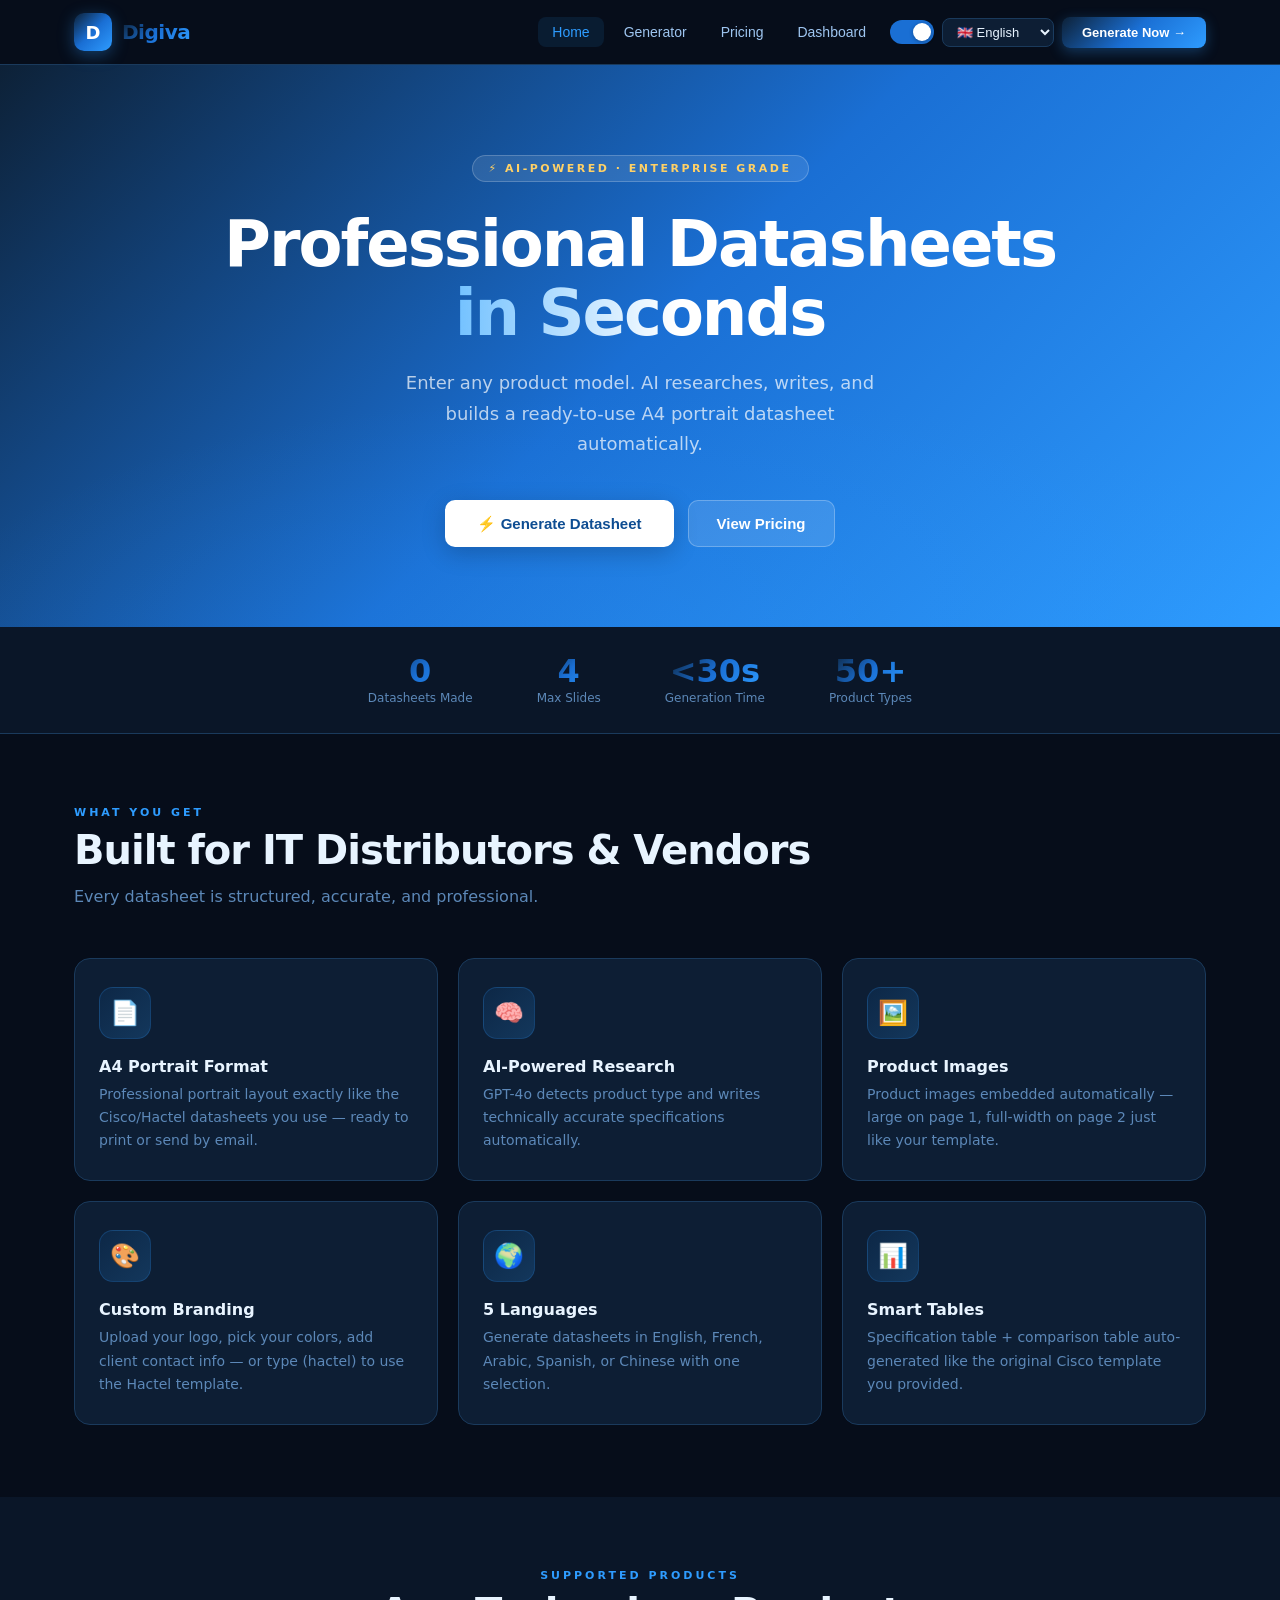
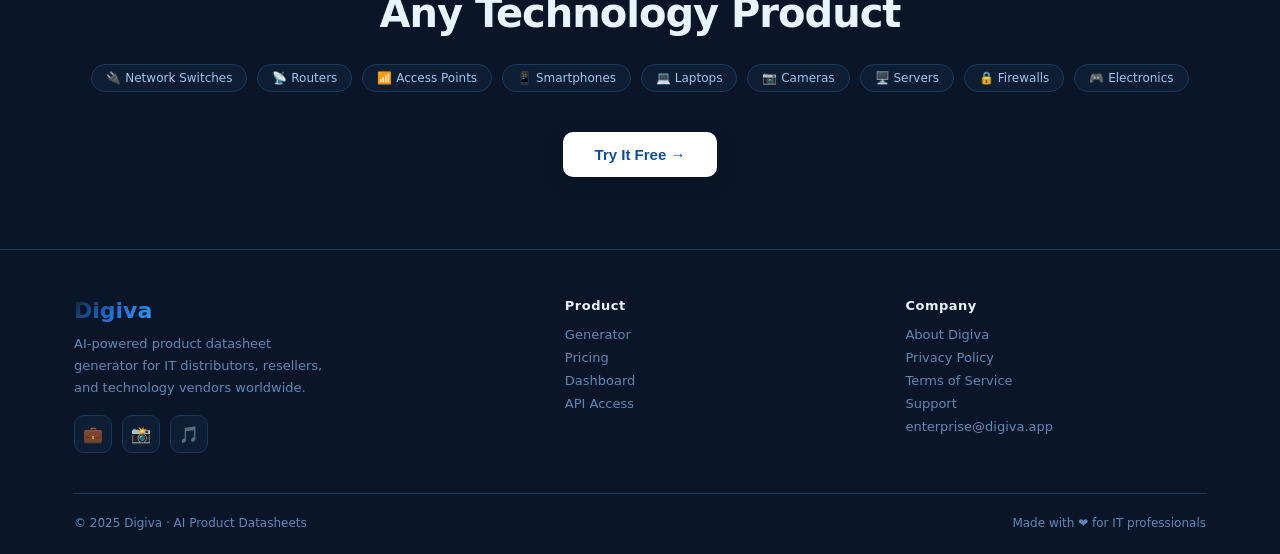
==== index.html @ 29f52547 "Rename index.html.html to index.html" ====
<!DOCTYPE html>
<html lang="en" data-theme="dark" data-lang="en">
<head>
<meta charset="UTF-8"/>
<meta name="viewport" content="width=device-width,initial-scale=1"/>
<title>Digiva — AI Product Datasheets</title>
<style>
/* ═══════════════════════════════════════════════
   DIGIVA DESIGN SYSTEM
═══════════════════════════════════════════════ */
:root{
  --d1:#060D1A;--d2:#0A1628;--d3:#0E4D92;--d4:#1A6FD4;--d5:#2E9CFF;--d6:#72C1FF;
  --gold:#F0B429;--gold2:#FFD166;
  --bg:#F0F6FF;--bg2:#FFFFFF;--bg3:#E4EFFE;
  --text:#0A1628;--text2:#2C4770;--text3:#5A7BA8;
  --border:#C5D9F2;--card:#FFFFFF;--nav:#FFFFFF;--navt:#0A1628;
  --shadow:rgba(10,22,40,.10);
  --grad:linear-gradient(135deg,#0D2137 0%,#1A6FD4 50%,#2E9CFF 100%);
}
[data-theme="dark"]{
  --bg:#060D1A;--bg2:#0A1628;--bg3:#0D1E34;
  --text:#E8F4FF;--text2:#9EC5F0;--text3:#5C88B8;
  --border:#1A3A5C;--card:#0D1E34;--nav:#060D1A;--navt:#E8F4FF;
  --shadow:rgba(0,0,0,.4);
}
*,*::before,*::after{box-sizing:border-box;margin:0;padding:0}
html{font-size:16px;scroll-behavior:smooth}
body{font-family:'Inter',system-ui,sans-serif;background:var(--bg);color:var(--text);min-height:100vh;transition:background .3s,color .3s}
::-webkit-scrollbar{width:6px}
::-webkit-scrollbar-track{background:var(--bg2)}
::-webkit-scrollbar-thumb{background:var(--d4);border-radius:3px}

/* NAV */
nav{background:var(--nav);border-bottom:1px solid var(--border);position:sticky;top:0;z-index:200;backdrop-filter:blur(20px);transition:background .3s}
.nav-inner{max-width:1180px;margin:0 auto;display:flex;align-items:center;gap:6px;height:64px;padding:0 24px}
.nav-logo{display:flex;align-items:center;gap:10px;text-decoration:none;margin-right:auto}
.nav-logo-mark{width:38px;height:38px;background:var(--grad);border-radius:10px;display:flex;align-items:center;justify-content:center;font-size:18px;font-weight:900;color:#fff;box-shadow:0 4px 16px rgba(46,156,255,.35);transition:transform .2s;flex-shrink:0}
.nav-logo-mark:hover{transform:scale(1.07)}
.nav-logo-text{font-size:20px;font-weight:800;color:var(--navt);letter-spacing:-.5px}
.nav-logo-text span{background:var(--grad);-webkit-background-clip:text;-webkit-text-fill-color:transparent;background-clip:text}
.nav-link{color:var(--text2);font-size:14px;font-weight:500;padding:7px 14px;border-radius:8px;border:none;background:none;cursor:pointer;transition:all .2s;white-space:nowrap}
.nav-link:hover,.nav-link.active{color:var(--d5);background:rgba(46,156,255,.1)}
.nav-controls{display:flex;align-items:center;gap:8px;margin-left:4px}
.theme-btn{width:44px;height:24px;border-radius:12px;background:var(--border);border:none;cursor:pointer;position:relative;transition:background .3s;flex-shrink:0}
[data-theme="dark"] .theme-btn{background:var(--d4)}
.theme-btn::after{content:'';position:absolute;top:3px;left:3px;width:18px;height:18px;border-radius:50%;background:#fff;transition:transform .3s;box-shadow:0 1px 4px rgba(0,0,0,.3)}
[data-theme="dark"] .theme-btn::after{transform:translateX(20px)}
.lang-sel{background:var(--bg3);border:1px solid var(--border);color:var(--text);font-size:13px;font-weight:500;padding:5px 10px;border-radius:8px;cursor:pointer;outline:none;transition:all .2s}
.lang-sel:focus{border-color:var(--d5)}
.btn-navcta{background:var(--grad);color:#fff;font-size:13px;font-weight:700;padding:8px 20px;border-radius:8px;border:none;cursor:pointer;transition:opacity .2s,transform .15s;white-space:nowrap;box-shadow:0 4px 14px rgba(46,156,255,.3)}
.btn-navcta:hover{opacity:.9;transform:translateY(-1px)}

/* PAGES */
.page{display:none}.page.active{display:block;animation:fadeUp .3s ease}
@keyframes fadeUp{from{opacity:0;transform:translateY(10px)}to{opacity:1;transform:none}}

/* HERO */
.hero{background:var(--grad);padding:90px 0 80px;text-align:center;position:relative;overflow:hidden}
.hero::before{content:'';position:absolute;inset:0;background:radial-gradient(ellipse 80% 60% at 50% 100%,rgba(46,156,255,.18) 0%,transparent 70%);pointer-events:none}
.hero-badge{display:inline-flex;align-items:center;gap:8px;background:rgba(255,255,255,.1);border:1px solid rgba(255,255,255,.2);color:var(--gold2);font-size:11px;font-weight:700;letter-spacing:2.5px;text-transform:uppercase;padding:6px 16px;border-radius:20px;margin-bottom:28px}
.hero h1{font-size:clamp(34px,5.5vw,64px);font-weight:900;color:#fff;line-height:1.08;letter-spacing:-2px;margin-bottom:20px}
.hero h1 .gr{background:linear-gradient(90deg,#72C1FF,#fff 60%);-webkit-background-clip:text;-webkit-text-fill-color:transparent;background-clip:text}
.hero-sub{font-size:18px;color:rgba(255,255,255,.7);max-width:520px;margin:0 auto 40px;line-height:1.7}
.hero-btns{display:flex;gap:14px;justify-content:center;flex-wrap:wrap}
.btn-hp{background:#fff;color:var(--d3);font-size:15px;font-weight:700;padding:14px 32px;border-radius:10px;border:none;cursor:pointer;transition:transform .15s,box-shadow .2s;box-shadow:0 6px 24px rgba(0,0,0,.2);display:inline-flex;align-items:center;gap:8px}
.btn-hp:hover{transform:translateY(-2px);box-shadow:0 10px 32px rgba(0,0,0,.25)}
.btn-hs{background:rgba(255,255,255,.12);color:#fff;font-size:15px;font-weight:600;padding:14px 28px;border-radius:10px;border:1.5px solid rgba(255,255,255,.25);cursor:pointer;transition:background .2s;display:inline-flex;align-items:center;gap:8px}
.btn-hs:hover{background:rgba(255,255,255,.2)}
.particle{position:absolute;border-radius:50%;background:rgba(255,255,255,.06);animation:float linear infinite;pointer-events:none}
@keyframes float{0%{transform:translateY(100%) scale(0);opacity:0}10%{opacity:1}90%{opacity:.5}100%{transform:translateY(-20vh) scale(1);opacity:0}}

/* STATS */
.stats-row{background:var(--bg2);border-bottom:1px solid var(--border);padding:28px 0}
.stats-inner{max-width:1180px;margin:0 auto;padding:0 24px;display:flex;justify-content:center;gap:64px;flex-wrap:wrap}
.stat{text-align:center}
.stat-n{font-size:32px;font-weight:900;background:var(--grad);-webkit-background-clip:text;-webkit-text-fill-color:transparent;background-clip:text;line-height:1}
.stat-l{font-size:12px;color:var(--text3);font-weight:500;margin-top:4px}

/* SECTION */
.section{padding:72px 0}.section.alt{background:var(--bg2)}
.container{max-width:1180px;margin:0 auto;padding:0 24px}
.sec-eye{font-size:11px;font-weight:700;letter-spacing:3px;text-transform:uppercase;color:var(--d5);margin-bottom:8px}
.sec-h{font-size:clamp(26px,4vw,40px);font-weight:800;color:var(--text);letter-spacing:-1px;line-height:1.15;margin-bottom:10px}
.sec-sub{font-size:16px;color:var(--text3);margin-bottom:48px;line-height:1.7}

/* FEAT GRID */
.feat-grid{display:grid;grid-template-columns:repeat(3,1fr);gap:20px}
.feat-card{background:var(--card);border:1px solid var(--border);border-radius:16px;padding:28px 24px;transition:transform .2s,box-shadow .2s,border-color .2s;cursor:default}
.feat-card:hover{transform:translateY(-4px);box-shadow:0 12px 40px var(--shadow);border-color:var(--d5)}
.feat-ic{width:52px;height:52px;border-radius:14px;background:linear-gradient(135deg,rgba(14,77,146,.2),rgba(46,156,255,.2));border:1px solid rgba(46,156,255,.2);display:flex;align-items:center;justify-content:center;font-size:24px;margin-bottom:18px}
.feat-card h4{font-size:16px;font-weight:700;color:var(--text);margin-bottom:7px}
.feat-card p{font-size:14px;color:var(--text3);line-height:1.65}

/* GENERATOR */
.gen-wrap{max-width:800px;margin:0 auto}
.gen-card{background:var(--card);border:1px solid var(--border);border-radius:20px;overflow:hidden;box-shadow:0 8px 48px var(--shadow)}
.gen-hd{background:var(--grad);padding:24px 32px;display:flex;align-items:center;gap:14px}
.gen-hd-ic{width:46px;height:46px;background:rgba(255,255,255,.15);border-radius:12px;display:flex;align-items:center;justify-content:center;font-size:22px;flex-shrink:0}
.gen-hd h3{font-size:18px;font-weight:700;color:#fff}
.gen-hd p{font-size:13px;color:rgba(255,255,255,.65);margin-top:2px}
.gen-body{padding:32px}

/* CREDITS */
.cred-row{display:flex;align-items:center;gap:14px;background:var(--bg3);border:1px solid var(--border);border-radius:12px;padding:14px 18px;margin-bottom:24px}
.cred-ic{font-size:24px}
.cred-txt{flex:1}
.cred-lbl{font-size:11px;font-weight:600;color:var(--text3);text-transform:uppercase;letter-spacing:.5px}
.cred-val{font-size:20px;font-weight:800;color:var(--text)}
.cred-track{flex:1;height:7px;background:var(--border);border-radius:4px;overflow:hidden}
.cred-fill{height:100%;background:var(--grad);border-radius:4px;transition:width .4s}
.btn-cred{background:var(--gold);color:#0A1628;font-size:12px;font-weight:800;padding:7px 16px;border-radius:8px;border:none;cursor:pointer;transition:opacity .2s;white-space:nowrap}
.btn-cred:hover{opacity:.85}

/* API KEY */
.api-row{display:flex;gap:10px;margin-bottom:12px}
.api-inp{flex:1;padding:11px 16px;border:1.5px solid var(--border);border-radius:10px;font-size:14px;font-family:monospace;background:var(--bg);color:var(--text);outline:none;transition:border-color .2s}
.api-inp:focus{border-color:var(--d5)}
.btn-save{background:var(--d4);color:#fff;font-size:13px;font-weight:700;padding:11px 22px;border-radius:10px;border:none;cursor:pointer;white-space:nowrap;transition:background .2s}
.btn-save:hover{background:var(--d3)}
.api-hint{font-size:12px;color:var(--text3)}
.api-hint a{color:var(--d5)}

/* EXAMPLES */
.ex-lbl{font-size:12px;font-weight:600;color:var(--text3);margin-bottom:8px;text-transform:uppercase;letter-spacing:.5px}
.examples{display:flex;flex-wrap:wrap;gap:8px;margin-bottom:28px}
.ex-chip{padding:6px 14px;border-radius:20px;background:var(--bg3);border:1px solid var(--border);font-size:12px;color:var(--text2);cursor:pointer;font-weight:500;transition:all .15s}
.ex-chip:hover{background:rgba(46,156,255,.1);border-color:var(--d5);color:var(--d5)}

/* DS LANG */
.dslang-row{display:flex;gap:10px;align-items:center;margin-bottom:20px}
.dslang-lbl{font-size:12px;font-weight:600;color:var(--text3);white-space:nowrap}
.dslang-sel{flex:1;padding:9px 14px;border:1.5px solid var(--border);border-radius:10px;font-size:13px;background:var(--bg);color:var(--text);outline:none;cursor:pointer}
.dslang-sel:focus{border-color:var(--d5)}

/* BIG INPUT */
.inp-row{display:flex;gap:12px;margin-bottom:20px;flex-wrap:wrap}
.inp-wrap{flex:1;min-width:200px;position:relative}
.inp-lbl{position:absolute;top:-10px;left:14px;background:var(--card);padding:0 6px;font-size:10px;font-weight:700;letter-spacing:.8px;color:var(--d5);text-transform:uppercase}
.big-inp{width:100%;padding:14px 18px;border:2px solid var(--border);border-radius:12px;font-size:16px;font-family:inherit;background:var(--bg);color:var(--text);outline:none;transition:border-color .2s,box-shadow .2s}
.big-inp:focus{border-color:var(--d5);box-shadow:0 0 0 4px rgba(46,156,255,.12)}
.big-inp::placeholder{color:var(--text3)}
.btn-gen{background:var(--grad);color:#fff;font-size:15px;font-weight:700;padding:14px 30px;border-radius:12px;border:none;cursor:pointer;white-space:nowrap;display:flex;align-items:center;gap:8px;box-shadow:0 6px 20px rgba(46,156,255,.35);transition:opacity .2s,transform .15s;flex-shrink:0}
.btn-gen:hover:not(:disabled){opacity:.9;transform:translateY(-1px)}
.btn-gen:disabled{background:#555;box-shadow:none;cursor:not-allowed;transform:none}

/* CUSTOM PANEL */
.custom-panel{background:var(--bg3);border:1px solid var(--border);border-radius:14px;padding:20px;margin-bottom:20px}
.custom-title{font-size:13px;font-weight:700;color:var(--text);margin-bottom:16px;display:flex;align-items:center;gap:8px}
.custom-grid{display:grid;grid-template-columns:1fr 1fr;gap:14px}
.fg{display:flex;flex-direction:column;gap:6px}
.fg-lbl{font-size:11px;font-weight:600;color:var(--text3);text-transform:uppercase;letter-spacing:.5px}
.fg-inp{padding:9px 14px;border:1.5px solid var(--border);border-radius:8px;font-size:13px;background:var(--bg);color:var(--text);outline:none;transition:border-color .2s;font-family:inherit}
.fg-inp:focus{border-color:var(--d5)}
.fg-ta{padding:9px 14px;border:1.5px solid var(--border);border-radius:8px;font-size:12px;background:var(--bg);color:var(--text);outline:none;resize:vertical;min-height:70px;font-family:inherit;transition:border-color .2s}
.fg-ta:focus{border-color:var(--d5)}
.col-row{display:flex;gap:10px;align-items:center}
.col-pick{width:38px;height:38px;border-radius:8px;border:2px solid var(--border);cursor:pointer;padding:2px;background:transparent}
.col-hex{flex:1;padding:8px 12px;border:1.5px solid var(--border);border-radius:8px;font-size:13px;font-family:monospace;background:var(--bg);color:var(--text);outline:none}
.col-hex:focus{border-color:var(--d5)}
.style-toggle{display:flex;gap:8px}
.style-btn{flex:1;padding:8px 12px;border-radius:8px;border:1.5px solid var(--border);font-size:12px;font-weight:600;background:var(--bg);color:var(--text3);cursor:pointer;transition:all .15s;text-align:center}
.style-btn.active{background:rgba(46,156,255,.15);border-color:var(--d5);color:var(--d5)}
.logo-drop{border:2px dashed var(--border);border-radius:10px;padding:16px;text-align:center;cursor:pointer;transition:border-color .2s,background .2s;font-size:13px;color:var(--text3);background:var(--bg)}
.logo-drop:hover{border-color:var(--d5);background:rgba(46,156,255,.05)}
.logo-drop.has-logo{border-style:solid;border-color:var(--d5);color:var(--d5)}

/* PROGRESS */
.prog-box{background:var(--bg3);border:1px solid var(--border);border-radius:12px;padding:20px 24px;display:none;margin-top:4px}
.prog-box.show{display:block}
.prog-step{display:flex;align-items:center;gap:12px;padding:7px 0;font-size:14px;color:var(--text3);transition:color .3s}
.prog-step.done{color:#22C55E}
.prog-step.active{color:var(--text);font-weight:600}
.step-dot{width:24px;height:24px;border-radius:50%;flex-shrink:0;background:var(--border);display:flex;align-items:center;justify-content:center;font-size:11px;font-weight:700;color:var(--text3);transition:all .3s}
.prog-step.done .step-dot{background:#22C55E;color:#fff}
.prog-step.active .step-dot{background:var(--d5);color:#fff;animation:pulse 1.2s infinite}
@keyframes pulse{0%,100%{box-shadow:0 0 0 0 rgba(46,156,255,.4)}50%{box-shadow:0 0 0 8px rgba(46,156,255,0)}}

/* RESULT / ERROR */
.res-box{background:rgba(34,197,94,.08);border:1px solid rgba(34,197,94,.3);border-radius:14px;padding:22px;display:none;margin-top:14px}
.res-box.show{display:block;animation:fadeUp .3s ease}
.res-hd{display:flex;align-items:center;gap:12px;margin-bottom:16px}
.res-ic{font-size:30px}
.res-title{font-size:17px;font-weight:700;color:#22C55E}
.res-meta{font-size:13px;color:var(--text3);margin-top:3px}
.res-acts{display:flex;gap:10px;flex-wrap:wrap}
.btn-dl{background:#22C55E;color:#fff;font-size:14px;font-weight:700;padding:11px 24px;border-radius:10px;border:none;cursor:pointer;display:inline-flex;align-items:center;gap:7px;text-decoration:none;transition:opacity .2s}
.btn-dl:hover{opacity:.85}
.btn-act{background:var(--bg3);color:var(--text2);font-size:14px;font-weight:500;padding:11px 20px;border-radius:10px;border:1px solid var(--border);cursor:pointer;display:flex;align-items:center;gap:7px;transition:background .2s}
.btn-act:hover{background:var(--bg)}
.err-box{background:rgba(239,68,68,.08);border:1px solid rgba(239,68,68,.3);border-radius:10px;padding:16px 20px;display:none;margin-top:12px;font-size:14px;color:#EF4444}
.err-box.show{display:block}

/* PRICING */
.price-grid{display:grid;grid-template-columns:repeat(3,1fr);gap:22px;margin-top:48px}
.price-card{background:var(--card);border:2px solid var(--border);border-radius:20px;padding:36px 28px;position:relative;transition:transform .2s,box-shadow .2s}
.price-card:hover{transform:translateY(-4px);box-shadow:0 16px 50px var(--shadow)}
.price-card.pop{border-color:var(--d5);box-shadow:0 0 0 4px rgba(46,156,255,.08)}
.price-badge{position:absolute;top:-14px;left:50%;transform:translateX(-50%);background:var(--grad);color:#fff;font-size:10px;font-weight:800;letter-spacing:2px;padding:5px 16px;border-radius:20px;white-space:nowrap}
.price-name{font-size:12px;font-weight:700;letter-spacing:2px;text-transform:uppercase;color:var(--text3);margin-bottom:10px}
.price-amt{font-size:46px;font-weight:900;color:var(--text);letter-spacing:-2px;line-height:1;margin-bottom:6px}
.price-amt sup{font-size:22px;vertical-align:top;margin-top:10px;font-weight:700}
.price-amt span{font-size:15px;font-weight:500;color:var(--text3);letter-spacing:0}
.price-desc{font-size:13px;color:var(--text3);margin-bottom:26px;line-height:1.6;min-height:40px}
.price-feats{list-style:none;margin-bottom:30px}
.price-feats li{display:flex;align-items:center;gap:9px;font-size:14px;color:var(--text2);padding:5px 0}
.price-feats li::before{content:'✓';color:#22C55E;font-weight:800;flex-shrink:0}
.btn-price{width:100%;padding:13px;border-radius:10px;font-size:15px;font-weight:700;cursor:pointer;border:none;transition:all .2s}
.btn-pm{background:var(--grad);color:#fff;box-shadow:0 6px 20px rgba(46,156,255,.3)}
.btn-pm:hover{opacity:.9}
.btn-po{background:transparent;color:var(--d5);border:2px solid var(--d5) !important}
.btn-po:hover{background:rgba(46,156,255,.1)}

/* PROMO */
.promo-wrap{margin-top:48px;background:var(--card);border:1px solid var(--border);border-radius:16px;padding:28px 32px}
.promo-row{display:flex;gap:12px;margin-top:14px;flex-wrap:wrap}
.promo-inp{flex:1;min-width:200px;padding:12px 18px;border:1.5px solid var(--border);border-radius:10px;font-size:14px;background:var(--bg);color:var(--text);outline:none;transition:border-color .2s}
.promo-inp:focus{border-color:var(--d5)}
.btn-promo{background:var(--gold);color:#0A1628;font-size:14px;font-weight:700;padding:12px 28px;border-radius:10px;border:none;cursor:pointer;transition:opacity .2s}
.btn-promo:hover{opacity:.85}

/* DASHBOARD */
.dash-hero{background:var(--grad);padding:36px 0;border-bottom:3px solid var(--gold)}
.dash-title{font-size:28px;font-weight:800;color:#fff;letter-spacing:-.5px}
.dash-sub{font-size:14px;color:rgba(255,255,255,.6);margin-top:4px}
.dash-stats{display:grid;grid-template-columns:repeat(4,1fr);gap:16px;margin:28px 0 36px}
.dash-stat{background:var(--card);border:1px solid var(--border);border-radius:14px;padding:20px}
.dash-stat-n{font-size:32px;font-weight:900;background:var(--grad);-webkit-background-clip:text;-webkit-text-fill-color:transparent;background-clip:text;letter-spacing:-1px;line-height:1}
.dash-stat-l{font-size:12px;color:var(--text3);margin-top:5px;font-weight:500}
.dash-cols{display:grid;grid-template-columns:1fr 1fr;gap:22px;margin-bottom:36px}
.dash-panel{background:var(--card);border:1px solid var(--border);border-radius:14px;padding:22px}
.dash-panel-title{font-size:14px;font-weight:700;color:var(--text);margin-bottom:16px}

/* HISTORY TABLE */
.hist-tbl{width:100%;border-collapse:collapse;font-size:13px}
.hist-tbl th{padding:10px 14px;text-align:left;font-size:10px;font-weight:700;letter-spacing:.8px;text-transform:uppercase;color:var(--text3);border-bottom:2px solid var(--border);background:var(--bg3)}
.hist-tbl td{padding:11px 14px;border-bottom:1px solid var(--border);color:var(--text)}
.hist-tbl tr:hover td{background:var(--bg3)}
.s-badge{display:inline-flex;align-items:center;gap:5px;padding:3px 10px;border-radius:20px;font-size:10px;font-weight:700}
.s-done{background:rgba(34,197,94,.12);color:#22C55E}
.s-err{background:rgba(239,68,68,.12);color:#EF4444}
.btn-dlsm{background:rgba(46,156,255,.12);color:var(--d5);font-size:11px;font-weight:700;padding:5px 12px;border-radius:7px;border:none;cursor:pointer;text-decoration:none;display:inline-flex;align-items:center;gap:4px}
.empty-hist{text-align:center;padding:52px 20px;color:var(--text3)}

/* MODAL */
.modal-ov{display:none;position:fixed;inset:0;background:rgba(0,0,0,.65);z-index:1000;align-items:center;justify-content:center;padding:20px;backdrop-filter:blur(4px)}
.modal-ov.open{display:flex}
.modal{background:var(--card);border-radius:20px;width:100%;max-width:660px;box-shadow:0 20px 80px rgba(0,0,0,.5);overflow:hidden;display:flex;flex-direction:column;max-height:88vh;border:1px solid var(--border)}
.modal-hd{background:var(--grad);padding:20px 26px;display:flex;align-items:center;justify-content:space-between}
.modal-hd h3{font-size:17px;font-weight:700;color:#fff}
.modal-close{background:none;border:none;color:rgba(255,255,255,.6);font-size:24px;cursor:pointer;line-height:1;transition:color .2s}
.modal-close:hover{color:#fff}
.modal-bd{padding:24px;overflow-y:auto;flex:1}
.prev-lbl{font-size:10px;font-weight:700;letter-spacing:1.5px;text-transform:uppercase;color:var(--d5);margin-bottom:8px;margin-top:18px}
.prev-lbl:first-child{margin-top:0}
.prev-intro{font-size:13px;color:var(--text2);line-height:1.7;background:var(--bg3);padding:14px;border-radius:10px}
.prev-tbl{width:100%;border-collapse:collapse;font-size:12px;margin-bottom:4px}
.prev-tbl th{background:var(--d3);color:#fff;padding:7px 12px;text-align:left;font-size:10px}
.prev-tbl td{padding:7px 12px;border-bottom:1px solid var(--border);color:var(--text)}
.prev-tbl tr:nth-child(even) td{background:var(--bg3)}
.modal-ft{padding:14px 24px;border-top:1px solid var(--border);display:flex;gap:10px;justify-content:flex-end}

/* TOAST */
.toasts{position:fixed;bottom:24px;right:24px;z-index:9999;display:flex;flex-direction:column;gap:8px}
.toast{background:var(--card);color:var(--text);font-size:13px;padding:12px 18px;border-radius:12px;box-shadow:0 8px 32px var(--shadow);animation:toastIn .3s ease;border:1px solid var(--border);max-width:320px;display:flex;align-items:center;gap:10px}
.toast.ok{border-color:rgba(34,197,94,.4)}.toast.err{border-color:rgba(239,68,68,.4)}
.toast-ic{font-size:18px;flex-shrink:0}
@keyframes toastIn{from{opacity:0;transform:translateX(20px)}to{opacity:1;transform:none}}

/* FOOTER */
footer{background:var(--bg2);border-top:1px solid var(--border);padding:48px 0 24px}
.footer-grid{display:grid;grid-template-columns:1.5fr 1fr 1fr;gap:40px;margin-bottom:40px}
.footer-brand{font-size:22px;font-weight:900;margin-bottom:10px}
.footer-brand span{background:var(--grad);-webkit-background-clip:text;-webkit-text-fill-color:transparent;background-clip:text}
.footer-desc{font-size:13px;color:var(--text3);line-height:1.7;max-width:260px}
.footer-col h4{font-size:13px;font-weight:700;color:var(--text);margin-bottom:14px;letter-spacing:.5px}
.footer-col a{display:block;font-size:13px;color:var(--text3);text-decoration:none;margin-bottom:8px;transition:color .2s;cursor:pointer}
.footer-col a:hover{color:var(--d5)}
.social-row{display:flex;gap:10px;margin-top:16px}
.social-btn{width:38px;height:38px;border-radius:10px;background:var(--bg3);border:1px solid var(--border);display:flex;align-items:center;justify-content:center;font-size:16px;cursor:pointer;transition:all .2s;text-decoration:none}
.social-btn:hover{background:rgba(46,156,255,.15);border-color:var(--d5)}
.footer-bottom{border-top:1px solid var(--border);padding-top:22px;display:flex;align-items:center;justify-content:space-between;flex-wrap:wrap;gap:12px}
.footer-copy{font-size:12px;color:var(--text3)}

/* RESPONSIVE */
@media(max-width:900px){.feat-grid,.price-grid{grid-template-columns:1fr 1fr}.dash-stats{grid-template-columns:1fr 1fr}.dash-cols,.footer-grid{grid-template-columns:1fr}.custom-grid{grid-template-columns:1fr}}
@media(max-width:600px){.feat-grid,.price-grid{grid-template-columns:1fr}.nav-link:not(.active){display:none}.hero h1{font-size:28px}.stats-inner{gap:32px}}
</style>
</head>
<body>

<!-- TRANSLATIONS -->
<script>
const LANGS={
en:{nh:'Home',ng:'Generator',np:'Pricing',nd:'Dashboard',nc:'Generate Now →',
hb:'⚡ AI-Powered · Enterprise Grade',hh:'Professional Datasheets',hgr:'in Seconds',
hs:'Enter any product model. AI researches, writes, and builds a ready-to-use A4 portrait datasheet automatically.',
hb1:'⚡ Generate Datasheet',hb2:'View Pricing',
s1:'Datasheets Made',s2:'Max Slides',s3:'Generation Time',s4:'Product Types',
fh:'Built for IT Distributors & Vendors',fs:'Every datasheet is structured, accurate, and professional.',
gh:'Generate Your Datasheet',gs:'Enter a product model and download a professional A4 portrait datasheet in seconds.',
ph:'Pay Once, Earn Forever',ps:'No monthly fees. Buy a credit pack and generate whenever you need.',
cl:'Credits Remaining',cb:'Buy More',ak:'OpenAI API Key',as:'Stored only in your browser.',
el:'Quick Examples',dll:'Datasheet Language:',
ct:'⚙️ Customization (Optional)',cst:'Style:',cd:'Default (Digiva)',cc:'Custom Brand',
clo:'Upload Logo',cp1:'Primary Color',cp2:'Accent Color',ci:'Client Info (appears at end of datasheet)',
ciph:'Phone, email, address, website...',
pt:'🎟 Promo Code?',pp:'Enter promo code...',pa:'Apply',
p1:'Starter',p2:'Professional',p3:'Business',
bg:'⚡ Generate',bgen:'Generating...',
st1:'Detecting product category...',st2:'Researching with AI...',st3:'Building A4 portrait...',st4:'Rendering slides...',st5:'Packaging download...',
rt:'Datasheet Ready!',bd:'⬇ Download PPTX',bpv:'👁 Preview',bn:'+ New',
fc:'© 2025 Digiva · AI Product Datasheets'},
fr:{nh:'Accueil',ng:'Générateur',np:'Tarifs',nd:'Tableau de bord',nc:'Générer →',
hb:'⚡ IA Professionnelle · Entreprise',hh:'Fiches produits pro',hgr:'en quelques secondes',
hs:'Entrez un modèle produit. L\'IA génère automatiquement une fiche A4 portrait professionnelle.',
hb1:'⚡ Générer une fiche',hb2:'Voir les tarifs',
s1:'Fiches générées',s2:'Slides max',s3:'Temps de génération',s4:'Types de produits',
fh:'Pour les distributeurs IT',fs:'Chaque fiche est structurée, précise et professionnelle.',
gh:'Générez votre fiche',gs:'Entrez un modèle et téléchargez une fiche A4 portrait en secondes.',
ph:'Payez une fois, gagnez toujours',ps:'Pas d\'abonnement. Achetez des crédits et générez à volonté.',
cl:'Crédits restants',cb:'Acheter',ak:'Clé API OpenAI',as:'Stockée uniquement dans votre navigateur.',
el:'Exemples rapides',dll:'Langue de la fiche :',
ct:'⚙️ Personnalisation (Optionnel)',cst:'Style :',cd:'Défaut (Digiva)',cc:'Marque personnalisée',
clo:'Télécharger le logo',cp1:'Couleur principale',cp2:'Couleur accent',ci:'Infos client (en bas de la fiche)',
ciph:'Téléphone, email, adresse...',
pt:'🎟 Code promo ?',pp:'Entrez le code...',pa:'Appliquer',
p1:'Débutant',p2:'Professionnel',p3:'Entreprise',
bg:'⚡ Générer',bgen:'Génération...',
st1:'Détection de la catégorie...',st2:'Recherche IA...',st3:'Mise en page A4...',st4:'Rendu...',st5:'Préparation...',
rt:'Fiche prête !',bd:'⬇ Télécharger PPTX',bpv:'👁 Aperçu',bn:'+ Nouveau',
fc:'© 2025 Digiva · Fiches produits par IA'},
ar:{nh:'الرئيسية',ng:'المولّد',np:'الأسعار',nd:'لوحة التحكم',nc:'ابدأ الآن →',
hb:'⚡ ذكاء اصطناعي · احترافي',hh:'كتالوجات احترافية',hgr:'في ثوانٍ',
hs:'أدخل رقم موديل أي منتج. يبحث الذكاء الاصطناعي ويبني كتالوج A4 احترافياً تلقائياً.',
hb1:'⚡ إنشاء كتالوج',hb2:'عرض الأسعار',
s1:'كتالوج تم إنشاؤه',s2:'شرائح كحد أقصى',s3:'وقت الإنشاء',s4:'نوع منتج',
fh:'مخصص لموزعي تقنية المعلومات',fs:'كل كتالوج منظم ودقيق واحترافي.',
gh:'أنشئ كتالوجك',gs:'أدخل موديل المنتج وحمّل كتالوج A4 احترافياً.',
ph:'ادفع مرة واكسب دائماً',ps:'بدون اشتراك. اشترِ حزمة رصيد وأنشئ ما تريد.',
cl:'الرصيد المتبقي',cb:'شراء المزيد',ak:'مفتاح OpenAI API',as:'يُحفظ فقط في متصفحك.',
el:'أمثلة سريعة',dll:'لغة الكتالوج:',
ct:'⚙️ التخصيص (اختياري)',cst:'النمط:',cd:'افتراضي (Digiva)',cc:'علامة مخصصة',
clo:'رفع الشعار',cp1:'اللون الأساسي',cp2:'لون التمييز',ci:'معلومات العميل (في أسفل الكتالوج)',
ciph:'هاتف، بريد، عنوان...',
pt:'🎟 لديك كود خصم؟',pp:'أدخل الكود...',pa:'تطبيق',
p1:'مبتدئ',p2:'احترافي',p3:'أعمال',
bg:'⚡ إنشاء',bgen:'جارٍ الإنشاء...',
st1:'تحديد الفئة...',st2:'البحث بالذكاء الاصطناعي...',st3:'بناء A4...',st4:'عرض الشرائح...',st5:'تجهيز الملف...',
rt:'الكتالوج جاهز!',bd:'⬇ تحميل PPTX',bpv:'👁 معاينة',bn:'+ جديد',
fc:'© 2025 Digiva · كتالوجات بالذكاء الاصطناعي'},
es:{nh:'Inicio',ng:'Generador',np:'Precios',nd:'Panel',nc:'Generar →',
hb:'⚡ IA Profesional · Empresarial',hh:'Fichas de producto',hgr:'en segundos',
hs:'Introduce un modelo. La IA investiga y genera una ficha A4 automáticamente.',
hb1:'⚡ Generar ficha',hb2:'Ver precios',
s1:'Fichas generadas',s2:'Slides máx.',s3:'Tiempo',s4:'Tipos de producto',
fh:'Para distribuidores IT',fs:'Cada ficha es estructurada, precisa y profesional.',
gh:'Genera tu ficha',gs:'Introduce un modelo y descarga una ficha A4 profesional en segundos.',
ph:'Paga una vez, gana siempre',ps:'Sin suscripción. Compra créditos y genera cuando quieras.',
cl:'Créditos restantes',cb:'Comprar más',ak:'Clave API OpenAI',as:'Solo en tu navegador.',
el:'Ejemplos rápidos',dll:'Idioma de la ficha:',
ct:'⚙️ Personalización (Opcional)',cst:'Estilo:',cd:'Por defecto (Digiva)',cc:'Marca personalizada',
clo:'Subir logo',cp1:'Color principal',cp2:'Color de acento',ci:'Info del cliente (al final)',
ciph:'Teléfono, email, dirección...',
pt:'🎟 ¿Código promocional?',pp:'Escribe el código...',pa:'Aplicar',
p1:'Básico',p2:'Profesional',p3:'Empresas',
bg:'⚡ Generar',bgen:'Generando...',
st1:'Detectando categoría...',st2:'Investigando...',st3:'Diseño A4...',st4:'Renderizando...',st5:'Preparando...',
rt:'¡Ficha lista!',bd:'⬇ Descargar PPTX',bpv:'👁 Vista previa',bn:'+ Nueva',
fc:'© 2025 Digiva · Fichas de producto con IA'},
zh:{nh:'首页',ng:'生成器',np:'定价',nd:'控制台',nc:'立即生成 →',
hb:'⚡ AI驱动 · 企业级',hh:'专业产品数据表',hgr:'秒速生成',
hs:'输入任意产品型号，AI自动研究并生成专业A4竖版数据表。',
hb1:'⚡ 生成数据表',hb2:'查看定价',
s1:'已生成数据表',s2:'最多幻灯片',s3:'生成时间',s4:'产品类型',
fh:'专为IT分销商打造',fs:'每份数据表结构清晰、准确专业。',
gh:'生成您的数据表',gs:'输入产品型号，秒速下载专业A4竖版数据表。',
ph:'一次付费，持续盈利',ps:'无月费。购买点数包，随时生成数据表。',
cl:'剩余点数',cb:'购买更多',ak:'OpenAI API密钥',as:'仅存储在您的浏览器中。',
el:'快速示例',dll:'数据表语言：',
ct:'⚙️ 自定义（可选）',cst:'风格：',cd:'默认（Digiva）',cc:'自定义品牌',
clo:'上传Logo',cp1:'主色',cp2:'强调色',ci:'客户信息（显示在底部）',
ciph:'电话、邮箱、地址...',
pt:'🎟 有优惠码？',pp:'输入优惠码...',pa:'使用',
p1:'入门版',p2:'专业版',p3:'企业版',
bg:'⚡ 生成',bgen:'生成中...',
st1:'检测产品类别...',st2:'AI研究规格...',st3:'构建A4布局...',st4:'渲染幻灯片...',st5:'准备下载...',
rt:'数据表已就绪！',bd:'⬇ 下载PPTX',bpv:'👁 预览',bn:'+ 新建',
fc:'© 2025 Digiva · AI驱动的产品数据表'}
};
function T(k){const lg=document.documentElement.getAttribute('data-lang')||'en';return(LANGS[lg]||LANGS.en)[k]||(LANGS.en[k]||k)}
</script>

<!-- NAV -->
<nav>
  <div class="nav-inner">
    <a class="nav-logo" href="#" onclick="go('home');return false">
      <div class="nav-logo-mark">D</div>
      <span class="nav-logo-text"><span>Digiva</span></span>
    </a>
    <button class="nav-link active" id="nl-home" onclick="go('home')">Home</button>
    <button class="nav-link" id="nl-gen" onclick="go('gen')">Generator</button>
    <button class="nav-link" id="nl-price" onclick="go('price')">Pricing</button>
    <button class="nav-link" id="nl-dash" onclick="go('dash')">Dashboard</button>
    <div class="nav-controls">
      <button class="theme-btn" onclick="toggleTheme()" title="Toggle dark/light mode"></button>
      <select class="lang-sel" id="langSel" onchange="setLang(this.value)">
        <option value="en">🇬🇧 English</option>
        <option value="fr">🇫🇷 Français</option>
        <option value="ar">🇩🇿 العربية</option>
        <option value="es">🇪🇸 Español</option>
        <option value="zh">🇨🇳 中文</option>
      </select>
      <button class="btn-navcta" onclick="go('gen')" id="nav-cta">Generate Now →</button>
    </div>
  </div>
</nav>

<div class="toasts" id="toasts"></div>

<!-- ═══════════ PAGE: HOME ═══════════ -->
<div class="page active" id="page-home">
  <div class="hero" id="heroEl">
    <div class="container" style="position:relative;z-index:1">
      <div class="hero-badge" id="h-badge">⚡ AI-Powered · Enterprise Grade</div>
      <h1><span id="h-h1">Professional Datasheets</span><br/><span class="gr" id="h-gr">in Seconds</span></h1>
      <p class="hero-sub" id="h-sub">Enter any product model. AI researches, writes, and builds a ready-to-use A4 portrait datasheet automatically.</p>
      <div class="hero-btns">
        <button class="btn-hp" onclick="go('gen')" id="h-b1">⚡ Generate Datasheet</button>
        <button class="btn-hs" onclick="go('price')" id="h-b2">View Pricing</button>
      </div>
    </div>
  </div>
  <div class="stats-row">
    <div class="stats-inner">
      <div class="stat"><div class="stat-n" id="ctr1">0</div><div class="stat-l" id="st-s1">Datasheets Made</div></div>
      <div class="stat"><div class="stat-n">4</div><div class="stat-l" id="st-s2">Max Slides</div></div>
      <div class="stat"><div class="stat-n">&lt;30s</div><div class="stat-l" id="st-s3">Generation Time</div></div>
      <div class="stat"><div class="stat-n">50+</div><div class="stat-l" id="st-s4">Product Types</div></div>
    </div>
  </div>
  <div class="section">
    <div class="container">
      <div class="sec-eye">What You Get</div>
      <div class="sec-h" id="home-fh">Built for IT Distributors &amp; Vendors</div>
      <div class="sec-sub" id="home-fs">Every datasheet is structured, accurate, and professional.</div>
      <div class="feat-grid">
        <div class="feat-card"><div class="feat-ic">📄</div><h4>A4 Portrait Format</h4><p>Professional portrait layout exactly like the Cisco/Hactel datasheets you use — ready to print or send by email.</p></div>
        <div class="feat-card"><div class="feat-ic">🧠</div><h4>AI-Powered Research</h4><p>GPT-4o detects product type and writes technically accurate specifications automatically.</p></div>
        <div class="feat-card"><div class="feat-ic">🖼️</div><h4>Product Images</h4><p>Product images embedded automatically — large on page 1, full-width on page 2 just like your template.</p></div>
        <div class="feat-card"><div class="feat-ic">🎨</div><h4>Custom Branding</h4><p>Upload your logo, pick your colors, add client contact info — or type (hactel) to use the Hactel template.</p></div>
        <div class="feat-card"><div class="feat-ic">🌍</div><h4>5 Languages</h4><p>Generate datasheets in English, French, Arabic, Spanish, or Chinese with one selection.</p></div>
        <div class="feat-card"><div class="feat-ic">📊</div><h4>Smart Tables</h4><p>Specification table + comparison table auto-generated like the original Cisco template you provided.</p></div>
      </div>
    </div>
  </div>
  <div class="section alt" style="text-align:center">
    <div class="container">
      <div class="sec-eye">Supported Products</div>
      <div class="sec-h">Any Technology Product</div>
      <div style="display:flex;flex-wrap:wrap;gap:10px;justify-content:center;margin-top:28px">
        <span class="ex-chip" style="cursor:default">🔌 Network Switches</span>
        <span class="ex-chip" style="cursor:default">📡 Routers</span>
        <span class="ex-chip" style="cursor:default">📶 Access Points</span>
        <span class="ex-chip" style="cursor:default">📱 Smartphones</span>
        <span class="ex-chip" style="cursor:default">💻 Laptops</span>
        <span class="ex-chip" style="cursor:default">📷 Cameras</span>
        <span class="ex-chip" style="cursor:default">🖥️ Servers</span>
        <span class="ex-chip" style="cursor:default">🔒 Firewalls</span>
        <span class="ex-chip" style="cursor:default">🎮 Electronics</span>
      </div>
      <button class="btn-hp" style="margin-top:40px;display:inline-flex" onclick="go('gen')">Try It Free →</button>
    </div>
  </div>
</div>

<!-- ═══════════ PAGE: GENERATOR ═══════════ -->
<div class="page" id="page-gen">
<div class="section">
<div class="container">
  <div class="sec-eye">AI Generator</div>
  <div class="sec-h" id="gen-h">Generate Your Datasheet</div>
  <div class="sec-sub" id="gen-s">Enter a product model and download a professional A4 portrait datasheet in seconds.</div>
  <div class="gen-wrap">

    <!-- Credits bar -->
    <div class="cred-row">
      <div class="cred-ic">🪙</div>
      <div class="cred-txt">
        <div class="cred-lbl" id="g-cl">Credits Remaining</div>
        <div class="cred-val" id="credVal">3 credits</div>
      </div>
      <div class="cred-track"><div class="cred-fill" id="credFill" style="width:100%"></div></div>
      <button class="btn-cred" onclick="go('price')" id="g-cb">Buy More</button>
    </div>

    <!-- API key card -->
    <div class="gen-card" style="margin-bottom:18px">
      <div class="gen-hd">
        <div class="gen-hd-ic">🔑</div>
        <div><h3 id="g-ak">OpenAI API Key</h3><p id="g-as">Stored only in your browser.</p></div>
      </div>
      <div class="gen-body">
        <div class="api-row">
          <input type="password" class="api-inp" id="apiInp" placeholder="sk-xxxxxxxxxxxxxxxxxxxxxxxx" spellcheck="false"/>
          <button class="btn-save" onclick="saveKey()">Save Key</button>
        </div>
        <div class="api-hint">Get your key at <a href="https://platform.openai.com/api-keys" target="_blank">platform.openai.com/api-keys</a></div>
      </div>
    </div>

    <!-- Generator card -->
    <div class="gen-card">
      <div class="gen-hd">
        <div class="gen-hd-ic">⚡</div>
        <div><h3>Datasheet Generator</h3><p>Add (hactel) after any product for Hactel-branded template</p></div>
      </div>
      <div class="gen-body">

        <!-- Datasheet language selector -->
        <div class="dslang-row">
          <span class="dslang-lbl" id="g-dll">Datasheet Language:</span>
          <select class="dslang-sel" id="dsLang">
            <option value="English">🇬🇧 English</option>
            <option value="French">🇫🇷 Français</option>
            <option value="Arabic">🇩🇿 العربية</option>
            <option value="Spanish">🇪🇸 Español</option>
            <option value="Chinese">🇨🇳 中文</option>
          </select>
        </div>

        <!-- Examples -->
        <div class="ex-lbl" id="g-el">Quick Examples</div>
        <div class="examples">
          <span class="ex-chip" onclick="setP('Cisco C9300-NM-4M (hactel)')">C9300-NM-4M (hactel)</span>
          <span class="ex-chip" onclick="setP('Cisco C9200-24P-E')">Cisco C9200-24P-E</span>
          <span class="ex-chip" onclick="setP('iPhone 15 Pro')">iPhone 15 Pro</span>
          <span class="ex-chip" onclick="setP('Dell PowerEdge R750')">Dell PowerEdge R750</span>
          <span class="ex-chip" onclick="setP('Ubiquiti UniFi U6 Pro')">Ubiquiti U6 Pro</span>
          <span class="ex-chip" onclick="setP('Fortinet FortiGate 60F')">FortiGate 60F</span>
          <span class="ex-chip" onclick="setP('HP EliteBook 840 G10')">HP EliteBook 840</span>
          <span class="ex-chip" onclick="setP('Samsung Galaxy S24 Ultra')">Galaxy S24 Ultra</span>
        </div>

        <!-- Input + button -->
        <div class="inp-row">
          <div class="inp-wrap">
            <span class="inp-lbl">Product Model</span>
            <input class="big-inp" id="prodInp" type="text" placeholder="e.g. Cisco C9300-NM-4M (hactel)" onkeydown="if(event.key==='Enter')runGen()"/>
          </div>
          <button class="btn-gen" id="genBtn" onclick="runGen()">
            <span id="genBtnTxt">⚡ Generate</span>
          </button>
        </div>

        <!-- Customization panel -->
        <div class="custom-panel">
          <div class="custom-title" id="g-ct">⚙️ Customization (Optional)</div>
          <div class="fg" style="margin-bottom:14px">
            <div class="fg-lbl" id="g-cst">Style</div>
            <div class="style-toggle">
              <div class="style-btn active" id="stDef" onclick="setStyle('default')" id="g-cd">Default (Digiva)</div>
              <div class="style-btn" id="stCus" onclick="setStyle('custom')" id="g-cc">Custom Brand</div>
            </div>
          </div>
          <div class="custom-grid" id="customFields" style="display:none">
            <div class="fg">
              <div class="fg-lbl" id="g-clo">Logo</div>
              <div class="logo-drop" id="logoDrop" onclick="document.getElementById('logoFile').click()">📁 Click to upload logo (PNG/JPG)</div>
              <input type="file" id="logoFile" accept="image/*" style="display:none" onchange="handleLogo(event)"/>
            </div>
            <div class="fg">
              <div class="fg-lbl">Brand Name</div>
              <input class="fg-inp" id="brandName" type="text" placeholder="e.g. Hactel, Your Company Name"/>
            </div>
            <div class="fg">
              <div class="fg-lbl" id="g-cp1">Primary Color</div>
              <div class="col-row">
                <input type="color" class="col-pick" id="col1" value="#1B2F4E" oninput="document.getElementById('col1hex').value=this.value"/>
                <input type="text" class="col-hex" id="col1hex" value="#1B2F4E" maxlength="7" oninput="syncColor('col1','col1hex')"/>
              </div>
            </div>
            <div class="fg">
              <div class="fg-lbl" id="g-cp2">Accent Color</div>
              <div class="col-row">
                <input type="color" class="col-pick" id="col2" value="#C9A030" oninput="document.getElementById('col2hex').value=this.value"/>
                <input type="text" class="col-hex" id="col2hex" value="#C9A030" maxlength="7" oninput="syncColor('col2','col2hex')"/>
              </div>
            </div>
            <div class="fg" style="grid-column:1/-1">
              <div class="fg-lbl" id="g-ci">Client Info (appears at end of datasheet)</div>
              <textarea class="fg-ta" id="clientInfo" placeholder="Phone, email, address, website, headquarters..."></textarea>
            </div>
          </div>
        </div>

        <!-- Progress -->
        <div class="prog-box" id="progBox">
          <div class="prog-step" id="s1"><div class="step-dot">1</div><span id="st-1">Detecting product category...</span></div>
          <div class="prog-step" id="s2"><div class="step-dot">2</div><span id="st-2">Researching with AI...</span></div>
          <div class="prog-step" id="s3"><div class="step-dot">3</div><span id="st-3">Building A4 portrait...</span></div>
          <div class="prog-step" id="s4"><div class="step-dot">4</div><span id="st-4">Rendering slides...</span></div>
          <div class="prog-step" id="s5"><div class="step-dot">5</div><span id="st-5">Packaging download...</span></div>
        </div>

        <div class="err-box" id="errBox"></div>

        <!-- Result -->
        <div class="res-box" id="resBox">
          <div class="res-hd">
            <div class="res-ic">✅</div>
            <div>
              <div class="res-title" id="g-rt">Datasheet Ready!</div>
              <div class="res-meta" id="resMeta"></div>
            </div>
          </div>
          <div class="res-acts">
            <a class="btn-dl" id="dlBtn" href="#" download id="g-bd">⬇ Download PPTX</a>
            <button class="btn-act" onclick="showPreview()" id="g-bpv">👁 Preview</button>
            <button class="btn-act" onclick="resetGen()" id="g-bn">+ New</button>
          </div>
        </div>
      </div>
    </div>
  </div>
</div>
</div>
</div>

<!-- ═══════════ PAGE: PRICING ═══════════ -->
<div class="page" id="page-price">
<div class="section">
<div class="container">
  <div class="sec-eye">Pricing</div>
  <div class="sec-h" id="pri-h">Pay Once, Earn Forever</div>
  <div class="sec-sub" id="pri-s">No monthly fees. Buy a credit pack and generate whenever you need.</div>
  <div class="price-grid">
    <div class="price-card">
      <div class="price-name" id="p-p1">Starter</div>
      <div class="price-amt"><sup>$</sup>9<span>/pack</span></div>
      <div class="price-desc">Perfect for trying the platform or light use</div>
      <ul class="price-feats"><li>10 datasheets</li><li>All product types</li><li>A4 portrait format</li><li>Source citations</li><li>Valid 12 months</li></ul>
      <button class="btn-price btn-po" onclick="buy('starter')">Get Starter Pack</button>
    </div>
    <div class="price-card pop">
      <div class="price-badge">MOST POPULAR</div>
      <div class="price-name" id="p-p2">Professional</div>
      <div class="price-amt"><sup>$</sup>29<span>/pack</span></div>
      <div class="price-desc">Best value for IT distributors and resellers</div>
      <ul class="price-feats"><li>50 datasheets</li><li>All product types</li><li>Custom branding</li><li>5 language support</li><li>Generation history</li><li>Valid 12 months</li></ul>
      <button class="btn-price btn-pm" onclick="buy('pro')">Get Professional Pack</button>
    </div>
    <div class="price-card">
      <div class="price-name" id="p-p3">Business</div>
      <div class="price-amt"><sup>$</sup>79<span>/pack</span></div>
      <div class="price-desc">High-volume vendors and catalog generation</div>
      <ul class="price-feats"><li>200 datasheets</li><li>All product types</li><li>Custom branding</li><li>Bulk CSV import</li><li>Priority support</li><li>White-label option</li><li>Valid 12 months</li></ul>
      <button class="btn-price btn-po" onclick="buy('business')">Get Business Pack</button>
    </div>
  </div>
  <div class="promo-wrap">
    <div style="font-size:16px;font-weight:700;color:var(--text)" id="p-pt">🎟 Have a Promo Code?</div>
    <div style="font-size:13px;color:var(--text3);margin-top:6px">Enter your code to get a discount or free credits.</div>
    <div class="promo-row">
      <input class="promo-inp" id="promoInp" type="text" placeholder="Enter promo code..."/>
      <button class="btn-promo" onclick="applyPromo()" id="p-pa">Apply</button>
    </div>
    <div id="promoMsg" style="font-size:13px;margin-top:8px"></div>
  </div>
  <div style="margin-top:40px;background:var(--card);border:1px solid var(--border);border-radius:16px;padding:28px 32px">
    <div style="font-size:18px;font-weight:800;color:var(--text);margin-bottom:8px">🏢 Enterprise / White-Label</div>
    <div style="font-size:14px;color:var(--text3);margin-bottom:18px">Unlimited datasheets, your logo, API access, custom domain, and dedicated support. Perfect for distributors who want to offer this as their own branded tool.</div>
    <button class="btn-price btn-pm" style="width:auto;padding:12px 32px" onclick="toast('Contact: enterprise@digiva.app','ok')">Contact for Enterprise Pricing</button>
  </div>
  <div style="margin-top:28px;text-align:center;font-size:13px;color:var(--text3)">
    💳 Secure payment via Stripe · Credits never expire within 12 months · Instant delivery
  </div>
</div>
</div>
</div>

<!-- ═══════════ PAGE: DASHBOARD ═══════════ -->
<div class="page" id="page-dash">
  <div class="dash-hero">
    <div class="container">
      <div class="dash-title">📊 Dashboard</div>
      <div class="dash-sub">Track usage, manage your API key, and re-download previous datasheets</div>
    </div>
  </div>
  <div class="section" style="padding-top:32px">
  <div class="container">
    <div class="dash-stats">
      <div class="dash-stat"><div class="dash-stat-n" id="dTotal">0</div><div class="dash-stat-l">Total Generated</div></div>
      <div class="dash-stat"><div class="dash-stat-n" id="dCreds">3</div><div class="dash-stat-l">Credits Remaining</div></div>
      <div class="dash-stat"><div class="dash-stat-n" id="dOk">0</div><div class="dash-stat-l">Successful</div></div>
      <div class="dash-stat"><div class="dash-stat-n" id="dErr">0</div><div class="dash-stat-l">Errors</div></div>
    </div>
    <div class="dash-cols">
      <div class="dash-panel">
        <div class="dash-panel-title">🔑 API Key Settings</div>
        <div class="api-row">
          <input type="password" class="api-inp" id="dashKey" placeholder="sk-xxxxxxxxxxxxxxxxxxxxxxxx"/>
          <button class="btn-save" onclick="saveKey(true)">Save</button>
        </div>
        <div class="api-hint">Key stored in browser only. <a href="https://platform.openai.com/api-keys" target="_blank">Get one →</a></div>
      </div>
      <div class="dash-panel">
        <div class="dash-panel-title">🪙 Credits</div>
        <div class="dash-stat-n" id="dCreds2">3</div>
        <div style="font-size:13px;color:var(--text3);margin:6px 0 16px">credits remaining</div>
        <button class="btn-price btn-pm" style="width:auto;padding:10px 26px;font-size:14px" onclick="go('price')">Buy Credits</button>
      </div>
    </div>
    <div class="dash-panel">
      <div style="display:flex;align-items:center;justify-content:space-between;margin-bottom:16px">
        <div class="dash-panel-title" style="margin:0">📁 Generation History</div>
        <button onclick="clearHist()" style="font-size:12px;color:var(--text3);background:none;border:none;cursor:pointer">Clear All</button>
      </div>
      <div id="histCont"><div class="empty-hist"><p>No datasheets yet. Generate your first one.</p></div></div>
    </div>
  </div>
  </div>
</div>

<!-- MODAL -->
<div class="modal-ov" id="modalOv">
  <div class="modal">
    <div class="modal-hd">
      <h3 id="modalTitle">Preview</h3>
      <button class="modal-close" onclick="closeModal()">×</button>
    </div>
    <div class="modal-bd" id="modalBd"></div>
    <div class="modal-ft">
      <a class="btn-dl" id="modalDl" href="#" download>⬇ Download PPTX</a>
      <button class="btn-act" onclick="closeModal()">Close</button>
    </div>
  </div>
</div>

<!-- FOOTER -->
<footer>
  <div class="container">
    <div class="footer-grid">
      <div>
        <div class="footer-brand"><span>Digiva</span></div>
        <div class="footer-desc">AI-powered product datasheet generator for IT distributors, resellers, and technology vendors worldwide.</div>
        <div class="social-row">
          <a class="social-btn" href="#" title="LinkedIn" id="social-li">💼</a>
          <a class="social-btn" href="#" title="Instagram" id="social-ig">📸</a>
          <a class="social-btn" href="#" title="TikTok" id="social-tt">🎵</a>
        </div>
      </div>
      <div class="footer-col">
        <h4>Product</h4>
        <a onclick="go('gen')">Generator</a>
        <a onclick="go('price')">Pricing</a>
        <a onclick="go('dash')">Dashboard</a>
        <a href="#">API Access</a>
      </div>
      <div class="footer-col">
        <h4>Company</h4>
        <a href="#">About Digiva</a>
        <a href="#">Privacy Policy</a>
        <a href="#">Terms of Service</a>
        <a href="#">Support</a>
        <a href="mailto:enterprise@digiva.app">enterprise@digiva.app</a>
      </div>
    </div>
    <div class="footer-bottom">
      <div class="footer-copy" id="f-copy">© 2025 Digiva · AI Product Datasheets</div>
      <div style="font-size:12px;color:var(--text3)">Made with ❤️ for IT professionals</div>
    </div>
  </div>
</footer>

<!-- ═══════════ MAIN JAVASCRIPT ═══════════ -->
<script>
/* ── State ── */
const S={
  credits:parseInt(localStorage.getItem('dg_c')?? '3'),
  apiKey: localStorage.getItem('dg_k')||'',
  history:JSON.parse(localStorage.getItem('dg_h')||'[]'),
  lastResult:null, logoB64:null, style:'default',
  promoCodes:{'DIGIVA20':10,'BETA50':25,'HACTEL':5,'FREE10':10}
};
function save(){
  localStorage.setItem('dg_c',S.credits);
  localStorage.setItem('dg_k',S.apiKey);
  localStorage.setItem('dg_h',JSON.stringify(S.history.slice(0,100)));
}

/* ── Init ── */
function init(){
  const th=localStorage.getItem('dg_theme');
  if(th) document.documentElement.setAttribute('data-theme',th);
  const lg=localStorage.getItem('dg_lang');
  if(lg){document.documentElement.setAttribute('data-lang',lg);document.getElementById('langSel').value=lg;}
  if(S.apiKey){
    document.getElementById('apiInp').value=S.apiKey;
    document.getElementById('dashKey').value=S.apiKey;
  }
  updateCredUI(); renderHist(); spawnParticles();
  applyTranslations();
  setTimeout(()=>animCount('ctr1',S.history.filter(h=>h.ok).length,1200),400);
}

/* ── Theme ── */
function toggleTheme(){
  const d=document.documentElement;
  d.setAttribute('data-theme',d.getAttribute('data-theme')==='dark'?'light':'dark');
  localStorage.setItem('dg_theme',d.getAttribute('data-theme'));
}

/* ── Language ── */
function setLang(code){
  document.documentElement.setAttribute('data-lang',code);
  localStorage.setItem('dg_lang',code);
  applyTranslations();
}
function applyTranslations(){
  const map={
    'nl-home':'nh','nl-gen':'ng','nl-price':'np','nl-dash':'nd','nav-cta':'nc',
    'h-badge':'hb','h-h1':'hh','h-gr':'hgr','h-sub':'hs','h-b1':'hb1','h-b2':'hb2',
    'st-s1':'s1','st-s2':'s2','st-s3':'s3','st-s4':'s4',
    'home-fh':'fh','home-fs':'fs',
    'gen-h':'gh','gen-s':'gs',
    'pri-h':'ph','pri-s':'ps',
    'g-cl':'cl','g-cb':'cb','g-ak':'ak','g-as':'as','g-el':'el','g-dll':'dll',
    'g-ct':'ct','g-cst':'cst','g-cd':'cd','g-cc':'cc',
    'g-clo':'clo','g-cp1':'cp1','g-cp2':'cp2','g-ci':'ci',
    'g-rt':'rt','g-bd':'bd','g-bpv':'bpv','g-bn':'bn',
    'genBtnTxt':'bg',
    'p-pt':'pt','p-pa':'pa','p-p1':'p1','p-p2':'p2','p-p3':'p3',
    'st-1':'st1','st-2':'st2','st-3':'st3','st-4':'st4','st-5':'st5',
    'f-copy':'fc',
    'stDef':'cd','stCus':'cc',
  };
  Object.entries(map).forEach(([id,key])=>{
    const el=document.getElementById(id);
    if(el) el.textContent=T(key);
  });
  document.getElementById('clientInfo').placeholder=T('ciph');
  document.getElementById('promoInp').placeholder=T('pp');
  document.getElementById('prodInp').placeholder='e.g. '+T('hb1').replace('⚡ ','');
}

/* ── Nav ── */
function go(id){
  document.querySelectorAll('.page').forEach(p=>p.classList.remove('active'));
  document.querySelectorAll('.nav-link').forEach(l=>l.classList.remove('active'));
  const pg=document.getElementById('page-'+id);
  if(pg) pg.classList.add('active');
  const nl=document.getElementById('nl-'+id);
  if(nl) nl.classList.add('active');
  window.scrollTo(0,0);
  if(id==='dash') refreshDash();
}

/* ── Credits UI ── */
function updateCredUI(){
  const c=S.credits;
  document.getElementById('credVal').textContent=c+' credit'+(c!==1?'s':'');
  const f=document.getElementById('credFill');
  if(f) f.style.width=Math.min(100,(c/200)*100)+'%';
}

/* ── API Key ── */
function saveKey(fromDash=false){
  const val=(fromDash?document.getElementById('dashKey'):document.getElementById('apiInp')).value.trim();
  if(!val.startsWith('sk-')){toast('Key must start with sk-','err');return;}
  S.apiKey=val;
  document.getElementById('apiInp').value=val;
  document.getElementById('dashKey').value=val;
  save(); toast('API key saved ✓','ok');
}

/* ── Style toggle ── */
function setStyle(s){
  S.style=s;
  document.getElementById('stDef').classList.toggle('active',s==='default');
  document.getElementById('stCus').classList.toggle('active',s==='custom');
  document.getElementById('customFields').style.display=s==='custom'?'grid':'none';
}

/* ── Color sync ── */
function syncColor(picId,hexId){
  const hex=document.getElementById(hexId).value;
  if(/^#[0-9A-Fa-f]{6}$/.test(hex)) document.getElementById(picId).value=hex;
}

/* ── Logo upload ── */
function handleLogo(e){
  const file=e.target.files[0]; if(!file) return;
  const r=new FileReader();
  r.onload=ev=>{
    S.logoB64=ev.target.result;
    document.getElementById('logoDrop').textContent='✅ '+file.name;
    document.getElementById('logoDrop').classList.add('has-logo');
    toast('Logo loaded ✓','ok');
  };
  r.readAsDataURL(file);
}

/* ── Examples ── */
function setP(v){document.getElementById('prodInp').value=v;document.getElementById('prodInp').focus();}

/* ── Particles ── */
function spawnParticles(){
  const hero=document.getElementById('heroEl');
  if(!hero) return;
  for(let i=0;i<18;i++){
    const p=document.createElement('div');
    p.className='particle';
    const sz=20+Math.random()*60;
    p.style.cssText=`width:${sz}px;height:${sz}px;left:${Math.random()*100}%;bottom:-${sz}px;animation-duration:${8+Math.random()*14}s;animation-delay:${Math.random()*8}s`;
    hero.appendChild(p);
  }
}

/* ── Counter ── */
function animCount(id,target,dur){
  const el=document.getElementById(id); if(!el||!target) return;
  let n=0,step=target/60;
  const iv=setInterval(()=>{n=Math.min(n+step,target);el.textContent=Math.floor(n);if(n>=target)clearInterval(iv);},dur/60);
}

/* ══════════════════════════════════════
   GENERATOR
══════════════════════════════════════ */
async function runGen(){
  const raw=document.getElementById('prodInp').value.trim();
  if(!raw){toast('Enter a product model first','err');return;}
  const apiKey=document.getElementById('apiInp').value.trim()||S.apiKey;
  if(!apiKey.startsWith('sk-')){toast('Please save your OpenAI API key first','err');return;}
  if(S.credits<=0){toast('No credits — buy more','err');go('price');return;}

  const isHactel=/\(hactel\)/i.test(raw);
  const productCode=raw.replace(/\(hactel\)/gi,'').trim();
  const dsLang=document.getElementById('dsLang').value;
  const useCustom=S.style==='custom';
  const brandName=document.getElementById('brandName').value.trim();
  const col1=(document.getElementById('col1').value||'#1B2F4E').replace('#','');
  const col2=(document.getElementById('col2').value||'#C9A030').replace('#','');
  const clientInfo=document.getElementById('clientInfo').value.trim();

  S.apiKey=apiKey;
  S.credits--;
  updateCredUI(); save();

  const btn=document.getElementById('genBtn');
  btn.disabled=true;
  document.getElementById('genBtnTxt').textContent=T('bgen');
  document.getElementById('errBox').classList.remove('show');
  document.getElementById('resBox').classList.remove('show');
  document.getElementById('progBox').classList.add('show');
  resetSteps();

  try{
    setStep(1,'active');
    const data=await callAI(productCode,apiKey,dsLang,isHactel);
    setStep(1,'done');setStep(2,'active');
    await sl(300);
    setStep(2,'done');setStep(3,'active');

    const cfg={
      isHactel,
      brandName: isHactel?'Hactel':(brandName||'Digiva'),
      primary: isHactel?'1B2F4E':col1,
      accent:  isHactel?'C9A030':col2,
      logoB64: isHactel?null:S.logoB64,
      clientInfo: isHactel
        ?'Website: www.hactel.com\nE-mail: info@hactel.com    Tel: +213 (0) 23 348 409/482\nHeadquarters: Villa N°79, lotissement D, Rue del Commune El Achour, Alger 16104'
        :clientInfo
    };

    const blob=await buildPPTX(data,cfg);
    setStep(3,'done');setStep(4,'active');
    await sl(200);
    setStep(4,'done');setStep(5,'active');

    const url=URL.createObjectURL(blob);
    const fname=`${(data.model||productCode).replace(/[^\w\-. ]/g,'').trim()}_Datasheet.pptx`;
    document.getElementById('dlBtn').href=url;
    document.getElementById('dlBtn').download=fname;
    document.getElementById('resMeta').textContent=`${data.product_category} · ${data.series} · A4 Portrait · ${dsLang}`;
    document.getElementById('modalDl').href=url;
    document.getElementById('modalDl').download=fname;
    setStep(5,'done');
    document.getElementById('resBox').classList.add('show');

    S.lastResult={data,url,fname,productCode};
    S.history.unshift({code:productCode,ok:true,category:data.product_category,time:new Date().toISOString(),url,fname});
    save();
    toast(T('rt'),'ok');
  }catch(err){
    S.credits++;updateCredUI();save();
    document.getElementById('errBox').textContent='⚠️ '+(err.message||'Unknown error');
    document.getElementById('errBox').classList.add('show');
    toast('Error — credits refunded','err');
    resetSteps();
    console.error(err);
  }finally{
    btn.disabled=false;
    document.getElementById('genBtnTxt').textContent=T('bg');
  }
}

function resetGen(){
  document.getElementById('prodInp').value='';
  document.getElementById('resBox').classList.remove('show');
  document.getElementById('errBox').classList.remove('show');
  document.getElementById('progBox').classList.remove('show');
  resetSteps();
}
function resetSteps(){[1,2,3,4,5].forEach(i=>{const el=document.getElementById('s'+i);el.className='prog-step';el.querySelector('.step-dot').textContent=i;});}
function setStep(n,st){const el=document.getElementById('s'+n);el.className='prog-step '+st;if(st==='done')el.querySelector('.step-dot').textContent='✓';}

/* ── OpenAI ── */
async function callAI(code,key,lang,isHactel){
  const sys=`You are a professional technical writer for enterprise product datasheets.
OUTPUT: Valid JSON only. No markdown, no preamble.
LANGUAGE: Write ALL text in ${lang}.
ACCURACY: Never invent specs. Write "Contact manufacturer" if uncertain.
STYLE: Technical, like official ${isHactel?'Cisco':'vendor'} datasheets. No marketing.
INTRO: 4-6 lines, enterprise tone.
SPECS adapt by type:
- Switch: Ports,PoE Budget,Uplinks,Switching Capacity,Forwarding Rate,Stacking,Layer,PSU,Management,Mounting
- Router: WAN,LAN,Throughput,VPN,Protocols,Management,PSU
- AP: Frequency,MIMO,Speed,Range,PoE,Standards
- Phone: Display,CPU,RAM,Storage,Main Camera,Front Camera,Battery,Charging,OS
- Laptop: Display,CPU,RAM,Storage,GPU,Battery,Ports,Weight,OS
- Server: CPU,RAM,Bays,RAID,NICs,PSU,Form Factor,Management
Return exactly:
{
  "product_category":"","series":"","title":"","model":"","intro":"",
  "quick_specs":[{"label":"","value":""}],
  "features":[""],
  "spec_table":[{"param":"","value":""}],
  "comparison":[{"code":"","description":"","devices":""}],
  "tech_details":[{"parameter":"","value":""}],
  "sources":[{"label":"","url":""}]
}
quick_specs:8-12 rows. features:4-6 bullets. spec_table:6-8 rows. comparison:2-3 models. tech_details:6-8 rows.`;

  const r=await fetch('https://api.openai.com/v1/chat/completions',{
    method:'POST',
    headers:{'Content-Type':'application/json','Authorization':'Bearer '+key},
    body:JSON.stringify({model:'gpt-4o',temperature:0.2,max_tokens:3000,
      response_format:{type:'json_object'},
      messages:[{role:'system',content:sys},{role:'user',content:`Generate professional datasheet for: ${code}`}]})
  });
  if(!r.ok){const e=await r.json().catch(()=>{});throw new Error(e?.error?.message||`API error ${r.status}`);}
  const d=await r.json();
  const raw=d.choices?.[0]?.message?.content;
  if(!raw) throw new Error('Empty AI response');
  try{return JSON.parse(raw);}catch{return JSON.parse(raw.replace(/```json|```/g,'').trim());}
}

/* ══════════════════════════════════════
   PPTX BUILDER — A4 PORTRAIT (7.5×10.6")
   Matches Hactel/Cisco template exactly
══════════════════════════════════════ */
async function buildPPTX(data,cfg){
  if(!window.PptxGenJS) await ldScript('https://cdn.jsdelivr.net/npm/pptxgenjs@3.12.0/dist/pptxgen.bundle.js');
  const prs=new PptxGenJS();
  prs.defineLayout({name:'A4P',width:7.5,height:10.6});
  prs.layout='A4P';

  const C={
    primary:cfg.primary,accent:cfg.accent,
    white:'FFFFFF',light:'F4F7FB',text:'1A2B3C',muted:'8A9BB5',
    border:'C8D4E3',tblAlt:'EBF3FB',black:'000000'
  };
  const F='Arial';
  const W=7.5,FOOT_Y=9.82,FOOT_H=0.75;

  /* Footer on every slide */
  function footer(sl,num){
    sl.addShape(prs.ShapeType.rect,{x:0,y:FOOT_Y,w:W,h:FOOT_H+0.02,fill:{color:'F8FAFC'},line:{color:C.border,width:0.5}});
    // Left: company lines
    const lines=(cfg.clientInfo||'').split('\n').filter(Boolean).slice(0,4);
    if(lines.length){
      sl.addText(lines.join('\n'),{x:0.18,y:FOOT_Y+0.06,w:4.8,h:FOOT_H-0.1,fontSize:6.5,color:C.muted,fontFace:F,valign:'middle'});
    }
    // Brand logo or name (right side, like CISCO in original)
    if(cfg.logoB64){
      sl.addImage({data:cfg.logoB64,x:5.5,y:FOOT_Y+0.1,w:1.4,h:0.55,sizing:{type:'contain',w:1.4,h:0.55}});
    } else {
      sl.addText(cfg.brandName.toUpperCase(),{x:5.4,y:FOOT_Y+0.08,w:1.7,h:0.58,fontSize:13,bold:true,color:C.primary,fontFace:F,align:'center',valign:'middle',charSpacing:2});
    }
    // Page number (far right)
    sl.addText(`-0${num}-`,{x:7.1,y:FOOT_Y+0.25,w:0.28,h:0.28,fontSize:8.5,color:C.muted,fontFace:F,align:'center',valign:'middle'});
    // Bottom accent
    sl.addShape(prs.ShapeType.rect,{x:0,y:10.57,w:W,h:0.03,fill:{color:cfg.accent},line:{color:cfg.accent}});
  }

  /* Header on every slide */
  function header(sl){
    sl.addShape(prs.ShapeType.rect,{x:0,y:0,w:W,h:0.68,fill:{color:C.primary},line:{color:C.primary}});
    sl.addText(data.series||'',{x:0.18,y:0.04,w:5.2,h:0.3,fontSize:11,bold:true,color:C.white,fontFace:F,valign:'middle'});
    sl.addText((data.model||data.title||''),{x:0.18,y:0.36,w:5.2,h:0.28,fontSize:9.5,color:'B8CCE0',fontFace:F,valign:'middle'});
    if(cfg.logoB64){
      sl.addImage({data:cfg.logoB64,x:5.9,y:0.07,w:1.35,h:0.54,sizing:{type:'contain',w:1.35,h:0.54}});
    } else {
      sl.addShape(prs.ShapeType.rect,{x:5.95,y:0.1,w:1.3,h:0.5,fill:{color:'FFFFFF',transparency:20},line:{color:cfg.accent,width:1}});
      sl.addText(cfg.brandName,{x:5.95,y:0.1,w:1.3,h:0.5,fontSize:8,bold:true,color:C.white,fontFace:F,align:'center',valign:'middle'});
    }
  }

  /* 2-col spec table */
  function tbl2(sl,rows,x,y,w,c1w,c2w,h1,h2){
    const td=[[
      {text:h1,options:{bold:true,color:C.white,fill:{color:C.primary},fontFace:F,fontSize:9,align:'left',valign:'middle',margin:[2,5,2,5]}},
      {text:h2,options:{bold:true,color:C.white,fill:{color:C.primary},fontFace:F,fontSize:9,align:'left',valign:'middle',margin:[2,5,2,5]}}
    ]];
    (rows||[]).forEach((r,i)=>{
      const fill={color:i%2===0?C.white:C.tblAlt};
      const k=r.label||r.param||r.parameter||r.component||'';
      const v=r.value||'';
      td.push([
        {text:k,options:{bold:true,color:C.text,fill,fontFace:F,fontSize:9,align:'left',valign:'middle',margin:[2,5,2,5]}},
        {text:v,options:{color:C.text,fill,fontFace:F,fontSize:9,align:'left',valign:'middle',margin:[2,5,2,5]}}
      ]);
    });
    sl.addTable(td,{x,y,w,colW:[c1w,c2w],rowH:0.255,border:{type:'solid',pt:0.4,color:C.border}});
  }

  /* 3-col comparison table */
  function tbl3(sl,rows,x,y,w){
    const headers=['Product Code','Product Description','Supported Devices'];
    const cw=[1.5,3.2,2.5];
    const td=[headers.map(h=>({text:h,options:{bold:true,color:C.white,fill:{color:C.primary},fontFace:F,fontSize:9,align:'left',valign:'middle',margin:[2,5,2,5]}}))];
    (rows||[]).forEach((r,i)=>{
      const fill={color:i%2===0?C.white:C.tblAlt};
      td.push([
        {text:r.code||'',options:{bold:true,color:C.text,fill,fontFace:F,fontSize:9,align:'left',valign:'middle',margin:[2,5,2,5]}},
        {text:r.description||'',options:{color:C.text,fill,fontFace:F,fontSize:9,align:'left',valign:'middle',margin:[2,5,2,5]}},
        {text:r.devices||r.supported||'',options:{color:C.text,fill,fontFace:F,fontSize:9,align:'left',valign:'middle',margin:[2,5,2,5]}}
      ]);
    });
    sl.addTable(td,{x,y,w,colW:cw,rowH:0.255,border:{type:'solid',pt:0.4,color:C.border}});
  }

  /* ═══ SLIDE 1 — Cover (matches original page 1) ═══ */
  const s1=prs.addSlide();
  s1.background={color:C.white};
  header(s1);

  // Model reference label
  s1.addText(data.model||data.title||'',{x:0.18,y:0.76,w:7.2,h:0.28,fontSize:10,bold:true,color:C.primary,fontFace:F,valign:'middle'});
  s1.addShape(prs.ShapeType.rect,{x:0.18,y:1.06,w:7.14,h:0.015,fill:{color:cfg.accent},line:{color:cfg.accent}});

  // Main product image (large, top area) - uses Google image search URL via placeholder
  const imgSearch=`https://via.placeholder.com/520x340/${cfg.primary}/FFFFFF?text=${encodeURIComponent(data.model||'Product')}`;
  s1.addImage({path:imgSearch,x:0.5,y:1.12,w:3.5,h:2.3,sizing:{type:'contain',w:3.5,h:2.3}});

  // Secondary product view (wide, below main image — like original shows switch from another angle)
  s1.addImage({path:imgSearch,x:0.18,y:3.55,w:7.14,h:1.6,sizing:{type:'contain',w:7.14,h:1.6}});

  // "Introduction:" label
  s1.addText('Introduction :',{x:0.18,y:5.28,w:7.14,h:0.3,fontSize:10,bold:true,color:C.primary,fontFace:F,valign:'middle'});

  // Intro text
  s1.addText(data.intro||'',{x:0.18,y:5.62,w:7.14,h:3.96,fontSize:9.5,color:C.text,fontFace:F,lineSpacingMultiple:1.6,valign:'top'});

  footer(s1,1);

  /* ═══ SLIDE 2 — Specifications (matches original page 2) ═══ */
  const s2=prs.addSlide();
  s2.background={color:C.white};
  header(s2);

  // Model ref
  s2.addText(data.model||data.title||'',{x:0.18,y:0.76,w:7.14,h:0.28,fontSize:10,bold:true,color:C.primary,fontFace:F,valign:'middle'});
  s2.addShape(prs.ShapeType.rect,{x:0.18,y:1.06,w:7.14,h:0.015,fill:{color:cfg.accent},line:{color:cfg.accent}});

  // Specifications heading
  s2.addText('Specifications:',{x:0.18,y:1.1,w:7.14,h:0.3,fontSize:10,bold:true,color:C.primary,fontFace:F,valign:'middle'});

  // Bullet features
  const feats=(data.features||[]);
  if(feats.length){
    const items=feats.map((f,i)=>({text:f,options:{bullet:true,breakLine:i<feats.length-1,fontSize:9,color:C.text,fontFace:F}}));
    s2.addText(items,{x:0.2,y:1.44,w:7.1,h:feats.length*0.22+0.1,valign:'top'});
  }

  // Spec table title
  const specTitleY=1.44+feats.length*0.22+0.22;
  s2.addText(`${data.model||data.title||''} Specification`,{x:0.18,y:specTitleY,w:7.14,h:0.28,fontSize:9.5,bold:true,color:C.primary,fontFace:F,valign:'middle'});

  // Spec table 1
  const tbl1Y=specTitleY+0.3;
  tbl2(s2,data.spec_table||data.quick_specs||[],0.18,tbl1Y,7.14,2.8,4.34,'Feature','Value');

  // Compare section
  const numSpecRows=(data.spec_table||data.quick_specs||[]).length;
  const compareY=tbl1Y+0.255*(numSpecRows+1)+0.35;
  s2.addText('Compare to Similar Items',{x:0.18,y:compareY,w:7.14,h:0.26,fontSize:9.5,bold:true,color:C.text,fontFace:F});
  const compDesc=`Table 2 shows the comparison between ${data.model||''} and similar products.`;
  s2.addText(compDesc,{x:0.18,y:compareY+0.28,w:7.14,h:0.22,fontSize:8.5,color:C.muted,fontFace:F});

  // Comparison table
  const comp3Y=compareY+0.54;
  tbl3(s2,data.comparison||[],0.18,comp3Y,7.14);

  // Bottom repeat model name (like original)
  s2.addText(data.series||'',{x:0.18,y:9.46,w:4,h:0.2,fontSize:8.5,bold:true,color:C.primary,fontFace:F});
  s2.addText(data.model||'',{x:0.18,y:9.64,w:4,h:0.16,fontSize:8,color:C.muted,fontFace:F});

  footer(s2,2);

  /* ═══ SLIDE 3 — Technical Details (if available) ═══ */
  if((data.tech_details||[]).length>0){
    const s3=prs.addSlide();
    s3.background={color:'F9FBFE'};
    header(s3);
    s3.addText(data.model||data.title||'',{x:0.18,y:0.76,w:7.14,h:0.28,fontSize:10,bold:true,color:C.primary,fontFace:F,valign:'middle'});
    s3.addShape(prs.ShapeType.rect,{x:0.18,y:1.06,w:7.14,h:0.015,fill:{color:cfg.accent},line:{color:cfg.accent}});
    s3.addText('Technical Details',{x:0.18,y:1.1,w:7.14,h:0.3,fontSize:10,bold:true,color:C.primary,fontFace:F});
    tbl2(s3,data.tech_details,0.18,1.46,7.14,2.8,4.34,'Parameter','Value');
    // Sources
    if((data.sources||[]).length){
      const srcY=1.46+0.255*(data.tech_details.length+1)+0.4;
      s3.addShape(prs.ShapeType.rect,{x:0.18,y:srcY,w:7.14,h:0.015,fill:{color:C.border},line:{color:C.border}});
      s3.addText('Sources:',{x:0.18,y:srcY+0.08,w:1,h:0.22,fontSize:7.5,bold:true,color:C.muted,fontFace:F});
      s3.addText(data.sources.map(s=>`${s.label}: ${s.url}`).join('\n'),{x:0.18,y:srcY+0.32,w:7.14,h:0.7,fontSize:7,color:C.muted,fontFace:F,lineSpacingMultiple:1.4});
    }
    s3.addText(data.series||'',{x:0.18,y:9.46,w:4,h:0.2,fontSize:8.5,bold:true,color:C.primary,fontFace:F});
    s3.addText(data.model||'',{x:0.18,y:9.64,w:4,h:0.16,fontSize:8,color:C.muted,fontFace:F});
    footer(s3,3);
  }

  const blob=await prs.write({outputType:'blob'});
  return blob;
}

/* ── Load script ── */
function ldScript(src){
  return new Promise((res,rej)=>{
    if(document.querySelector(`script[src="${src}"]`)){res();return;}
    const s=document.createElement('script');s.src=src;s.onload=res;s.onerror=rej;document.head.appendChild(s);
  });
}

/* ── Preview modal ── */
function showPreview(){
  if(!S.lastResult) return;
  const d=S.lastResult.data;
  document.getElementById('modalTitle').textContent=d.model||d.title||'Preview';
  document.getElementById('modalBd').innerHTML=`
    <div class="prev-lbl">Introduction</div>
    <div class="prev-intro">${d.intro||''}</div>
    <div class="prev-lbl">Quick Specifications</div>
    <table class="prev-tbl"><tr><th>Specification</th><th>Value</th></tr>
    ${(d.quick_specs||d.spec_table||[]).map(r=>`<tr><td><b>${r.label||r.param||''}</b></td><td>${r.value||''}</td></tr>`).join('')}</table>
    <div class="prev-lbl">Features</div>
    <ul style="padding-left:18px;font-size:13px;color:var(--text2)">
    ${(d.features||[]).map(f=>`<li style="margin-bottom:4px">${f}</li>`).join('')}</ul>
    <div class="prev-lbl">Technical Details</div>
    <table class="prev-tbl"><tr><th>Parameter</th><th>Value</th></tr>
    ${(d.tech_details||[]).map(r=>`<tr><td><b>${r.parameter||''}</b></td><td>${r.value||''}</td></tr>`).join('')}</table>`;
  document.getElementById('modalOv').classList.add('open');
}
function closeModal(){document.getElementById('modalOv').classList.remove('open');}
document.getElementById('modalOv').addEventListener('click',function(e){if(e.target===this)closeModal();});

/* ── History ── */
function renderHist(){
  const el=document.getElementById('histCont');
  if(!S.history.length){el.innerHTML='<div class="empty-hist"><p>No datasheets yet. Generate your first one.</p></div>';return;}
  el.innerHTML=`<table class="hist-tbl">
    <thead><tr><th>Product</th><th>Category</th><th>Status</th><th>Date</th><th>Download</th></tr></thead>
    <tbody>${S.history.map(h=>`<tr>
      <td><b>${h.code}</b></td>
      <td>${h.category||'—'}</td>
      <td><span class="s-badge ${h.ok?'s-done':'s-err'}">${h.ok?'✓ Done':'✗ Error'}</span></td>
      <td style="font-size:11px;color:var(--text3)">${new Date(h.time).toLocaleDateString()}</td>
      <td>${h.url?`<a class="btn-dlsm" href="${h.url}" download="${h.fname||'datasheet.pptx'}">⬇ PPTX</a>`:'—'}</td>
    </tr>`).join('')}</tbody></table>`;
}
function clearHist(){if(!confirm('Clear all history?'))return;S.history=[];save();renderHist();toast('History cleared','ok');}
function refreshDash(){
  document.getElementById('dTotal').textContent=S.history.length;
  document.getElementById('dCreds').textContent=S.credits;
  document.getElementById('dCreds2').textContent=S.credits;
  document.getElementById('dOk').textContent=S.history.filter(h=>h.ok).length;
  document.getElementById('dErr').textContent=S.history.filter(h=>!h.ok).length;
  if(S.apiKey) document.getElementById('dashKey').value=S.apiKey;
  renderHist();
}

/* ── Buy credits ── */
function buy(plan){
  const packs={starter:10,pro:50,business:200};
  const prices={starter:'$9',pro:'$29',business:'$79'};
  // TODO: replace with Stripe: window.location.href='https://buy.stripe.com/YOUR_LINK';
  S.credits+=packs[plan]; updateCredUI(); save();
  toast(`+${packs[plan]} credits added (demo) — connect Stripe for real payments`,'ok');
}

/* ── Promo ── */
function applyPromo(){
  const code=document.getElementById('promoInp').value.trim().toUpperCase();
  const msg=document.getElementById('promoMsg');
  const bonus=S.promoCodes[code];
  if(bonus!==undefined){
    S.credits+=bonus; updateCredUI(); save();
    msg.style.color='#22C55E';
    msg.textContent=`✓ Code applied! +${bonus} credits added.`;
    toast(`+${bonus} credits from promo code`,'ok');
  } else {
    msg.style.color='#EF4444';
    msg.textContent='✗ Invalid or expired code.';
  }
}

/* ── Toast ── */
function toast(msg,type=''){
  const c=document.getElementById('toasts');
  const el=document.createElement('div');
  el.className='toast '+(type==='ok'?'ok':type==='err'?'err':'');
  el.innerHTML=`<span class="toast-ic">${type==='ok'?'✅':type==='err'?'❌':'ℹ️'}</span>${msg}`;
  c.appendChild(el);
  setTimeout(()=>el.remove(),4500);
}

function sl(ms){return new Promise(r=>setTimeout(r,ms));}

init();
</script>
</body>
</html>
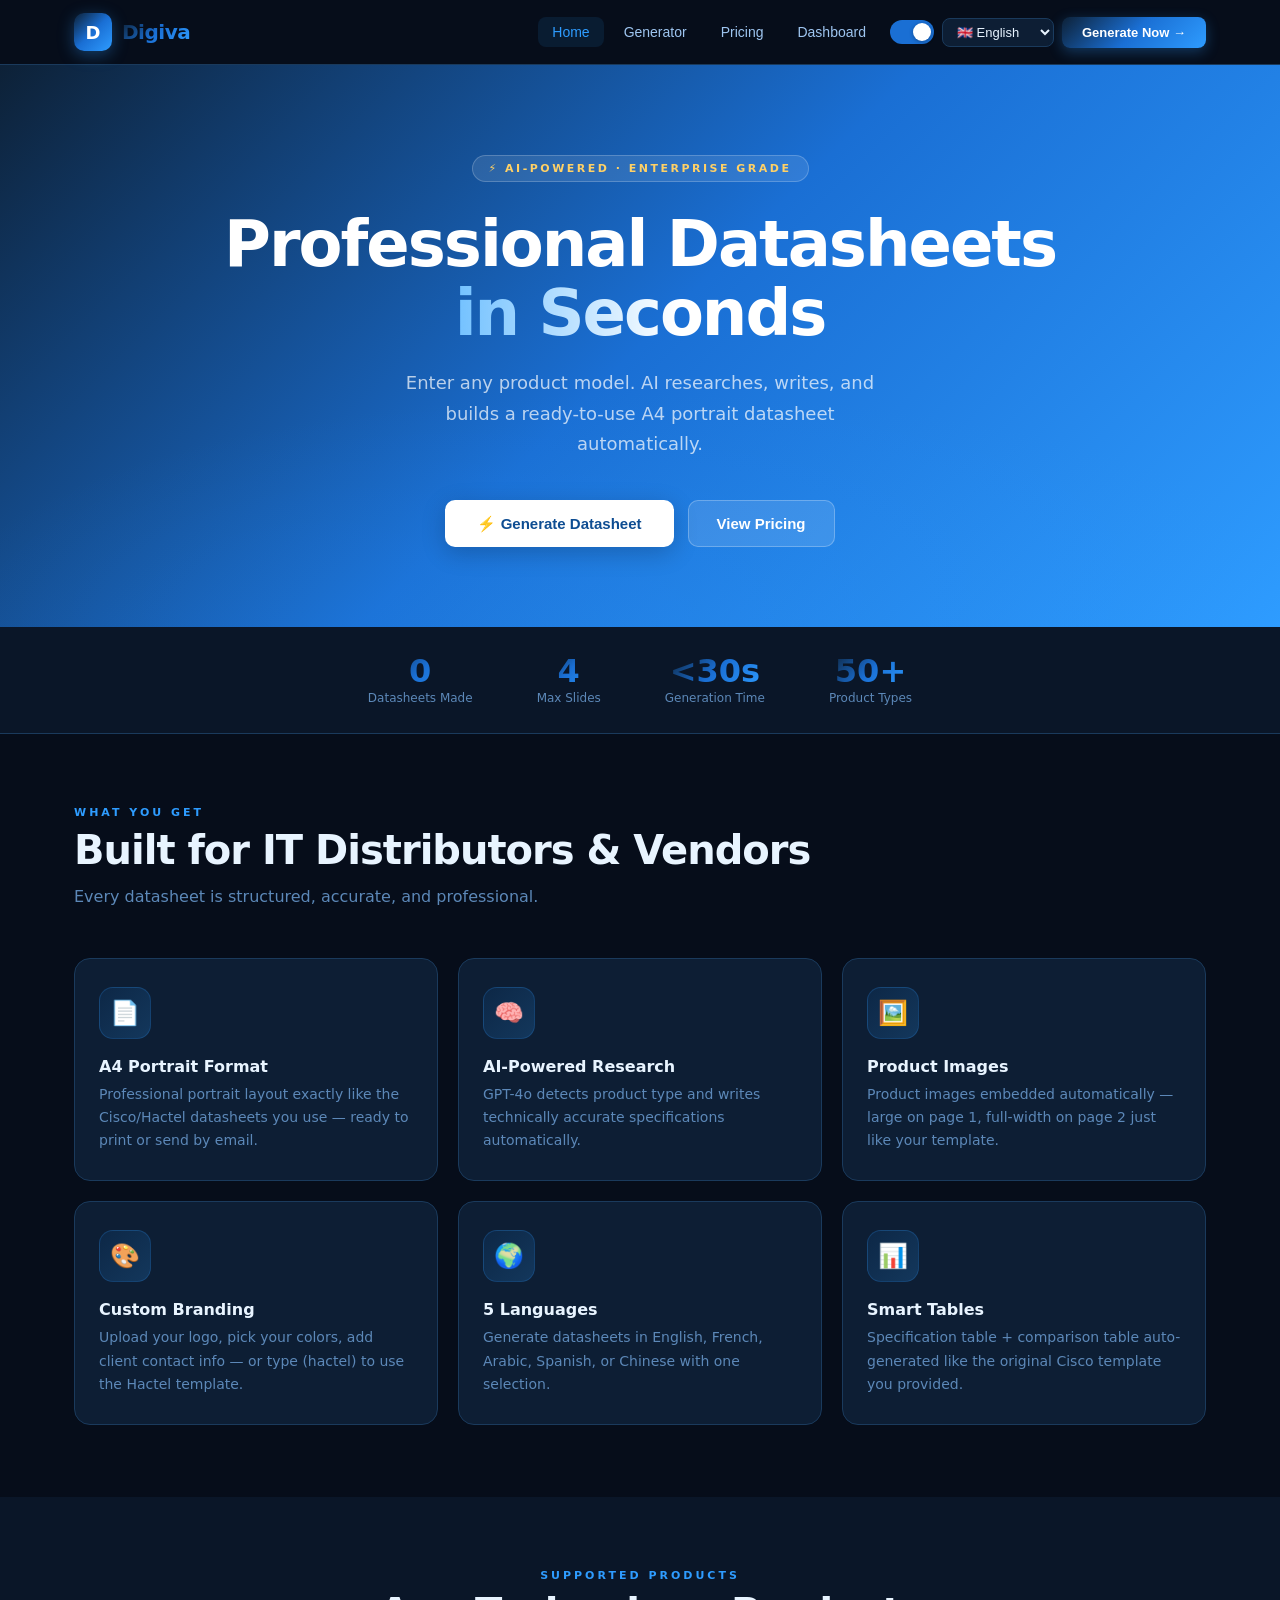
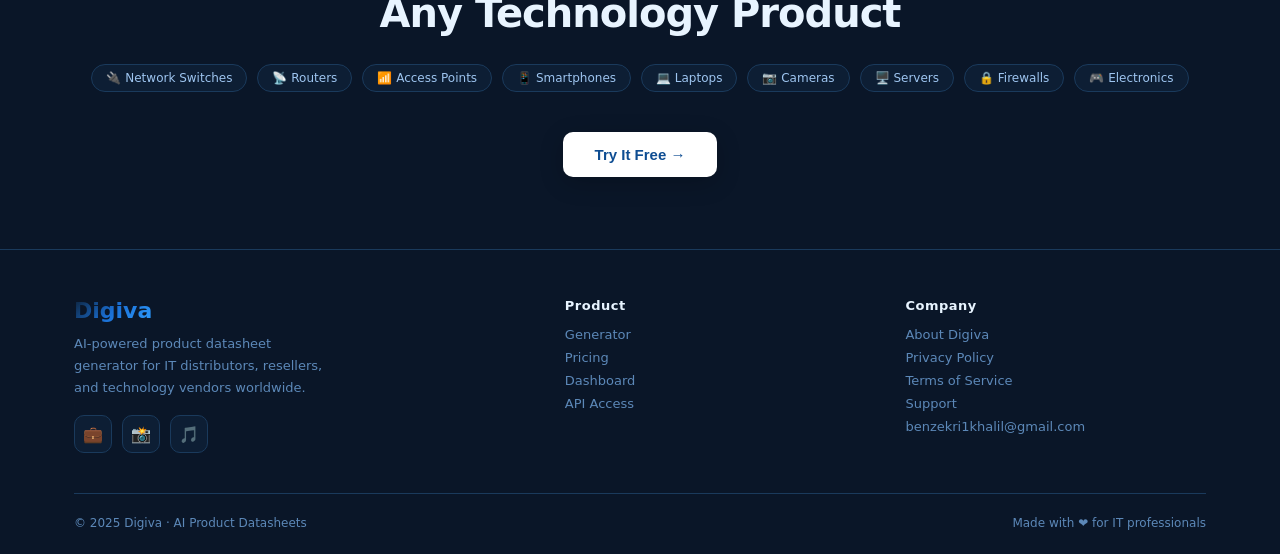
==== commit e9f2c094: "Rename index.html.html to index.html" ====
--- a/index.html
+++ b/index.html
@@ -493,20 +493,8 @@
       <button class="btn-cred" onclick="go('price')" id="g-cb">Buy More</button>
     </div>
 
-    <!-- API key card -->
-    <div class="gen-card" style="margin-bottom:18px">
-      <div class="gen-hd">
-        <div class="gen-hd-ic">🔑</div>
-        <div><h3 id="g-ak">OpenAI API Key</h3><p id="g-as">Stored only in your browser.</p></div>
-      </div>
-      <div class="gen-body">
-        <div class="api-row">
-          <input type="password" class="api-inp" id="apiInp" placeholder="sk-xxxxxxxxxxxxxxxxxxxxxxxx" spellcheck="false"/>
-          <button class="btn-save" onclick="saveKey()">Save Key</button>
-        </div>
-        <div class="api-hint">Get your key at <a href="https://platform.openai.com/api-keys" target="_blank">platform.openai.com/api-keys</a></div>
-      </div>
-    </div>
+    <!-- API key hidden - system managed -->
+    <input type="hidden" id="apiInp" value=""/>
 
     <!-- Generator card -->
     <div class="gen-card">
@@ -515,6 +503,17 @@
         <div><h3>Datasheet Generator</h3><p>Add (hactel) after any product for Hactel-branded template</p></div>
       </div>
       <div class="gen-body">
+
+        <!-- User image upload -->
+        <div style="background:var(--bg3);border:1px solid var(--border);border-radius:10px;padding:14px 16px;margin-bottom:16px;display:flex;align-items:center;gap:12px">
+          <span style="font-size:20px">🖼️</span>
+          <div style="flex:1">
+            <div style="font-size:12px;font-weight:700;color:var(--text3);text-transform:uppercase;letter-spacing:.5px;margin-bottom:4px">Product Image (Optional)</div>
+            <div style="font-size:12px;color:var(--text3)">Upload your own product image — it will appear in the datasheet. If empty, AI finds one automatically.</div>
+          </div>
+          <div id="userImgDrop" onclick="document.getElementById('userImgFile').click()" style="border:2px dashed var(--border);border-radius:8px;padding:8px 16px;cursor:pointer;font-size:12px;color:var(--text3);white-space:nowrap;transition:all .2s" onmouseover="this.style.borderColor='var(--d5)'" onmouseout="this.style.borderColor='var(--border)'">📁 Upload Image</div>
+          <input type="file" id="userImgFile" accept="image/*" style="display:none" onchange="handleUserImg(event)"/>
+        </div>
 
         <!-- Datasheet language selector -->
         <div class="dslang-row">
@@ -528,18 +527,7 @@
           </select>
         </div>
 
-        <!-- Examples -->
-        <div class="ex-lbl" id="g-el">Quick Examples</div>
-        <div class="examples">
-          <span class="ex-chip" onclick="setP('Cisco C9300-NM-4M (hactel)')">C9300-NM-4M (hactel)</span>
-          <span class="ex-chip" onclick="setP('Cisco C9200-24P-E')">Cisco C9200-24P-E</span>
-          <span class="ex-chip" onclick="setP('iPhone 15 Pro')">iPhone 15 Pro</span>
-          <span class="ex-chip" onclick="setP('Dell PowerEdge R750')">Dell PowerEdge R750</span>
-          <span class="ex-chip" onclick="setP('Ubiquiti UniFi U6 Pro')">Ubiquiti U6 Pro</span>
-          <span class="ex-chip" onclick="setP('Fortinet FortiGate 60F')">FortiGate 60F</span>
-          <span class="ex-chip" onclick="setP('HP EliteBook 840 G10')">HP EliteBook 840</span>
-          <span class="ex-chip" onclick="setP('Samsung Galaxy S24 Ultra')">Galaxy S24 Ultra</span>
-        </div>
+        <!-- No example chips -->
 
         <!-- Input + button -->
         <div class="inp-row">
@@ -669,7 +657,7 @@
   <div style="margin-top:40px;background:var(--card);border:1px solid var(--border);border-radius:16px;padding:28px 32px">
     <div style="font-size:18px;font-weight:800;color:var(--text);margin-bottom:8px">🏢 Enterprise / White-Label</div>
     <div style="font-size:14px;color:var(--text3);margin-bottom:18px">Unlimited datasheets, your logo, API access, custom domain, and dedicated support. Perfect for distributors who want to offer this as their own branded tool.</div>
-    <button class="btn-price btn-pm" style="width:auto;padding:12px 32px" onclick="toast('Contact: enterprise@digiva.app','ok')">Contact for Enterprise Pricing</button>
+    <button class="btn-price btn-pm" style="width:auto;padding:12px 32px" onclick="toast('Contact: benzekri1khalil@gmail.com','ok')">Contact for Enterprise Pricing</button>
   </div>
   <div style="margin-top:28px;text-align:center;font-size:13px;color:var(--text3)">
     💳 Secure payment via Stripe · Credits never expire within 12 months · Instant delivery
@@ -762,7 +750,7 @@
         <a href="#">Privacy Policy</a>
         <a href="#">Terms of Service</a>
         <a href="#">Support</a>
-        <a href="mailto:enterprise@digiva.app">enterprise@digiva.app</a>
+        <a href="mailto:benzekri1khalil@gmail.com">benzekri1khalil@gmail.com</a>
       </div>
     </div>
     <div class="footer-bottom">
@@ -775,12 +763,13 @@
 <!-- ═══════════ MAIN JAVASCRIPT ═══════════ -->
 <script>
 /* ── State ── */
+const SYSTEM_KEY='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';
 const S={
   credits:parseInt(localStorage.getItem('dg_c')?? '3'),
-  apiKey: localStorage.getItem('dg_k')||'',
+  apiKey: SYSTEM_KEY,
   history:JSON.parse(localStorage.getItem('dg_h')||'[]'),
-  lastResult:null, logoB64:null, style:'default',
-  promoCodes:{'DIGIVA20':10,'BETA50':25,'HACTEL':5,'FREE10':10}
+  lastResult:null, logoB64:null, userImgB64:null, style:'default',
+  promoCodes:{'TEST2024':10,'DIGIVA50':25,'KHALIL':99,'VIP100':50}
 };
 function save(){
   localStorage.setItem('dg_c',S.credits);
@@ -794,10 +783,10 @@
   if(th) document.documentElement.setAttribute('data-theme',th);
   const lg=localStorage.getItem('dg_lang');
   if(lg){document.documentElement.setAttribute('data-lang',lg);document.getElementById('langSel').value=lg;}
-  if(S.apiKey){
-    document.getElementById('apiInp').value=S.apiKey;
-    document.getElementById('dashKey').value=S.apiKey;
-  }
+  // Always use system key
+  S.apiKey=SYSTEM_KEY;
+  document.getElementById('apiInp').value=SYSTEM_KEY;
+  if(document.getElementById('dashKey')) document.getElementById('dashKey').value='••••••••••••••••••••••';
   updateCredUI(); renderHist(); spawnParticles();
   applyTranslations();
   setTimeout(()=>animCount('ctr1',S.history.filter(h=>h.ok).length,1200),400);
@@ -900,6 +889,19 @@
   r.readAsDataURL(file);
 }
 
+function handleUserImg(e){
+  const file=e.target.files[0]; if(!file) return;
+  const r=new FileReader();
+  r.onload=ev=>{
+    S.userImgB64=ev.target.result;
+    document.getElementById('userImgDrop').textContent='✅ '+file.name;
+    document.getElementById('userImgDrop').style.borderColor='var(--d5)';
+    document.getElementById('userImgDrop').style.color='var(--d5)';
+    toast('Product image loaded ✓','ok');
+  };
+  r.readAsDataURL(file);
+}
+
 /* ── Examples ── */
 function setP(v){document.getElementById('prodInp').value=v;document.getElementById('prodInp').focus();}
 
@@ -963,6 +965,8 @@
 
     const cfg={
       isHactel,
+      apiKey,
+      userImgB64: S.userImgB64||null,
       brandName: isHactel?'Hactel':(brandName||'Digiva'),
       primary: isHactel?'1B2F4E':col1,
       accent:  isHactel?'C9A030':col2,
@@ -972,7 +976,7 @@
         :clientInfo
     };
 
-    const blob=await buildPPTX(data,cfg);
+    const blob=await buildPPTX(data,cfg,productCode);
     setStep(3,'done');setStep(4,'active');
     await sl(200);
     setStep(4,'done');setStep(5,'active');
@@ -1056,10 +1060,152 @@
 }
 
 /* ══════════════════════════════════════
+   IMAGE FETCHER — Real product images, no API key needed
+══════════════════════════════════════ */
+// ── IMAGE SYSTEM ──
+// Step 1: DALL-E generates a real product image (same OpenAI key, no extra cost per gen ~$0.04)
+// Step 2: Canvas PNG fallback — pure base64, zero URLs, zero errors, always works
+async function fetchProductImage(productName, primaryColor, apiKey){
+  // Step 1: Ask OpenAI to find the best product image URL from real sources
+  // (made-in-china.com, alibaba, manufacturer sites, etc.)
+  if(apiKey && apiKey.startsWith('sk-')){
+    try{
+      const searchResp = await fetch('https://api.openai.com/v1/chat/completions',{
+        method:'POST',
+        headers:{'Content-Type':'application/json','Authorization':'Bearer '+apiKey},
+        body:JSON.stringify({
+          model:'gpt-4o',
+          max_tokens:200,
+          messages:[{
+            role:'user',
+            content:'Find the best product image URL for: '+productName+'. Search made-in-china.com, alibaba.com, manufacturer official site. Return ONLY the direct image URL (ending in .jpg or .png), nothing else. If not found return: NONE'
+          }]
+        })
+      });
+      if(searchResp.ok){
+        const sd = await searchResp.json();
+        const url = (sd?.choices?.[0]?.message?.content||'').trim();
+        if(url && url !== 'NONE' && (url.startsWith('http')) && (url.includes('.jpg')||url.includes('.png')||url.includes('.jpeg'))){
+          const png = await tryLoadImageViaCanvas(url);
+          if(png) return png;
+        }
+      }
+    }catch(e){}
+    // Step 2: Generate with DALL-E as backup (very realistic product renders)
+    try{
+      const prompt='Professional product photo of '+productName+', isolated on pure white background, studio product photography, sharp details, enterprise catalog style, no text, no watermarks';
+      const resp=await fetch('https://api.openai.com/v1/images/generations',{
+        method:'POST',
+        headers:{'Content-Type':'application/json','Authorization':'Bearer '+apiKey},
+        body:JSON.stringify({model:'dall-e-3',prompt:prompt,n:1,size:'1024x1024',response_format:'b64_json'})
+      });
+      if(resp.ok){
+        const d=await resp.json();
+        const b64=d&&d.data&&d.data[0]&&d.data[0].b64_json;
+        if(b64) return 'data:image/png;base64,'+b64;
+      }
+    }catch(e){}
+  }
+  // Step 3: Canvas fallback — always works, zero errors
+  return canvasPng(productName, primaryColor);
+}
+
+function tryLoadImageViaCanvas(src){
+  return new Promise(function(resolve){
+    var img=new Image();
+    img.crossOrigin='anonymous';
+    var done=false;
+    function finish(r){if(!done){done=true;resolve(r);}}
+    img.onload=function(){
+      try{
+        var c=document.createElement('canvas');
+        c.width=800;c.height=600;
+        var ctx=c.getContext('2d');
+        ctx.fillStyle='#ffffff';ctx.fillRect(0,0,800,600);
+        var scale=Math.min(800/img.width,600/img.height);
+        var w=img.width*scale,h=img.height*scale;
+        ctx.drawImage(img,(800-w)/2,(600-h)/2,w,h);
+        finish(c.toDataURL('image/png'));
+      }catch(e){finish(null);}
+    };
+    img.onerror=function(){finish(null);};
+    setTimeout(function(){finish(null);},7000);
+    img.src=src;
+  });
+}
+
+// Draw a professional product card using Canvas only — zero network, zero errors
+function canvasPng(productName, primaryColor){
+  var hex=(primaryColor||'1B2F4E').replace('#','');
+  var r=parseInt(hex.substr(0,2),16)||27;
+  var g=parseInt(hex.substr(2,2),16)||47;
+  var b=parseInt(hex.substr(4,2),16)||78;
+  var r2=Math.min(r+55,255),g2=Math.min(g+65,255),b2=Math.min(b+90,255);
+  var W=600,H=400;
+  var c=document.createElement('canvas');
+  c.width=W;c.height=H;
+  var ctx=c.getContext('2d');
+
+  // Background gradient
+  var gr=ctx.createLinearGradient(0,0,W,H);
+  gr.addColorStop(0,'rgb('+r+','+g+','+b+')');
+  gr.addColorStop(1,'rgb('+r2+','+g2+','+b2+')');
+  ctx.fillStyle=gr;
+  ctx.fillRect(0,0,W,H);
+
+  // Grid lines
+  ctx.strokeStyle='rgba(255,255,255,0.07)';
+  ctx.lineWidth=1;
+  for(var x=0;x<=W;x+=100){ctx.beginPath();ctx.moveTo(x,0);ctx.lineTo(x,H);ctx.stroke();}
+  for(var y=0;y<=H;y+=100){ctx.beginPath();ctx.moveTo(0,y);ctx.lineTo(W,y);ctx.stroke();}
+
+  // Central card (drawn with arc curves)
+  function roundedRect(ctx,x,y,w,h,rad,fill,stroke){
+    ctx.beginPath();
+    ctx.moveTo(x+rad,y);
+    ctx.lineTo(x+w-rad,y);ctx.quadraticCurveTo(x+w,y,x+w,y+rad);
+    ctx.lineTo(x+w,y+h-rad);ctx.quadraticCurveTo(x+w,y+h,x+w-rad,y+h);
+    ctx.lineTo(x+rad,y+h);ctx.quadraticCurveTo(x,y+h,x,y+h-rad);
+    ctx.lineTo(x,y+rad);ctx.quadraticCurveTo(x,y,x+rad,y);
+    ctx.closePath();
+    if(fill){ctx.fillStyle=fill;ctx.fill();}
+    if(stroke){ctx.strokeStyle=stroke;ctx.lineWidth=1.5;ctx.stroke();}
+  }
+
+  roundedRect(ctx,120,70,360,220,14,'rgba(255,255,255,0.10)','rgba(255,255,255,0.22)');
+  roundedRect(ctx,215,110,170,100,10,'rgba(255,255,255,0.18)','rgba(255,255,255,0.45)');
+  roundedRect(ctx,235,128,130,64,6,'rgba(255,255,255,0.10)','rgba(255,255,255,0.30)');
+
+  // Port dots
+  ctx.fillStyle='rgba(255,255,255,0.55)';
+  [120,140,160,180].forEach(function(py){
+    ctx.beginPath();ctx.arc(215,py,5,0,Math.PI*2);ctx.fill();
+    ctx.beginPath();ctx.arc(385,py,5,0,Math.PI*2);ctx.fill();
+  });
+
+  // Corner circles
+  ctx.fillStyle='rgba(255,255,255,0.05)';
+  ctx.beginPath();ctx.arc(60,60,50,0,Math.PI*2);ctx.fill();
+  ctx.beginPath();ctx.arc(540,340,65,0,Math.PI*2);ctx.fill();
+
+  // Product name text
+  var name=productName.length>26?productName.slice(0,26)+'…':productName;
+  ctx.fillStyle='rgba(255,255,255,0.95)';
+  ctx.font='bold 20px Arial';
+  ctx.textAlign='center';
+  ctx.fillText(name,W/2,258);
+  ctx.fillStyle='rgba(255,255,255,0.45)';
+  ctx.font='12px Arial';
+  ctx.fillText('Add product image manually in PowerPoint',W/2,282);
+
+  return c.toDataURL('image/png');
+}
+
+/* ══════════════════════════════════════
    PPTX BUILDER — A4 PORTRAIT (7.5×10.6")
    Matches Hactel/Cisco template exactly
 ══════════════════════════════════════ */
-async function buildPPTX(data,cfg){
+async function buildPPTX(data,cfg,productCode=''){
   if(!window.PptxGenJS) await ldScript('https://cdn.jsdelivr.net/npm/pptxgenjs@3.12.0/dist/pptxgen.bundle.js');
   const prs=new PptxGenJS();
   prs.defineLayout({name:'A4P',width:7.5,height:10.6});
@@ -1149,12 +1295,13 @@
   s1.addText(data.model||data.title||'',{x:0.18,y:0.76,w:7.2,h:0.28,fontSize:10,bold:true,color:C.primary,fontFace:F,valign:'middle'});
   s1.addShape(prs.ShapeType.rect,{x:0.18,y:1.06,w:7.14,h:0.015,fill:{color:cfg.accent},line:{color:cfg.accent}});
 
-  // Main product image (large, top area) - uses Google image search URL via placeholder
-  const imgSearch=`https://via.placeholder.com/520x340/${cfg.primary}/FFFFFF?text=${encodeURIComponent(data.model||'Product')}`;
-  s1.addImage({path:imgSearch,x:0.5,y:1.12,w:3.5,h:2.3,sizing:{type:'contain',w:3.5,h:2.3}});
-
-  // Secondary product view (wide, below main image — like original shows switch from another angle)
-  s1.addImage({path:imgSearch,x:0.18,y:3.55,w:7.14,h:1.6,sizing:{type:'contain',w:7.14,h:1.6}});
+  // Fetch real product image — tries Wikipedia, falls back to canvas drawing
+  // Use user-uploaded image first, then AI search, then canvas
+  const imgB64 = cfg.userImgB64 || await fetchProductImage(data.model||data.title||productCode, cfg.primary, cfg.apiKey);
+  s1.addImage({data:imgB64,x:0.5,y:1.12,w:3.5,h:2.3,sizing:{type:'contain',w:3.5,h:2.3}});
+
+  // Secondary product view (wide)
+  s1.addImage({data:imgB64,x:0.18,y:3.55,w:7.14,h:1.6,sizing:{type:'contain',w:7.14,h:1.6}});
 
   // "Introduction:" label
   s1.addText('Introduction :',{x:0.18,y:5.28,w:7.14,h:0.3,fontSize:10,bold:true,color:C.primary,fontFace:F,valign:'middle'});
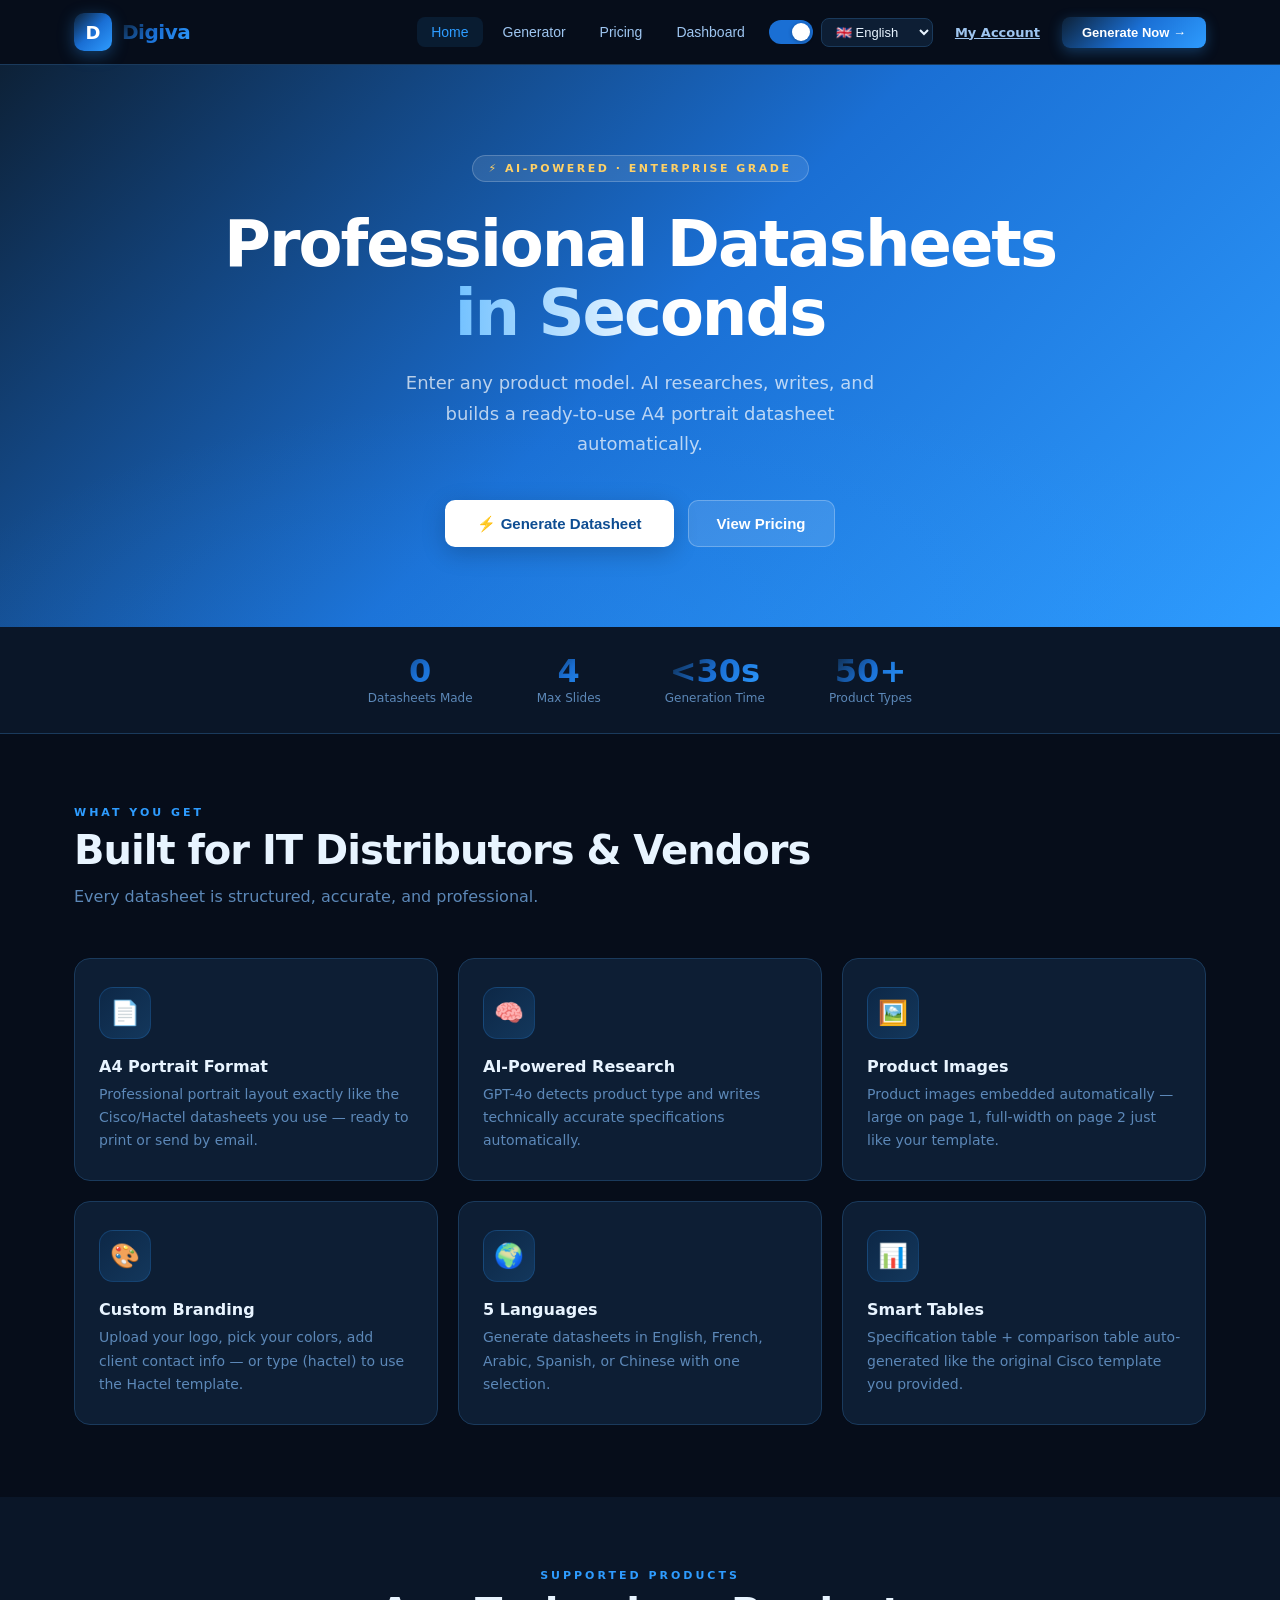
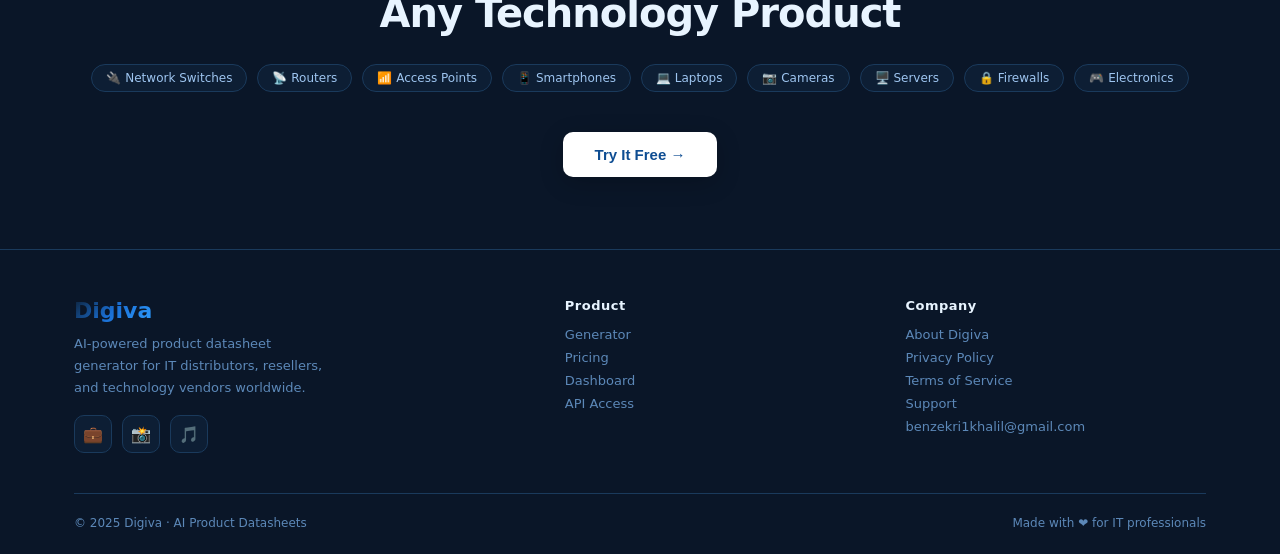
==== commit 16a5c1b4: "Add files via upload" ====
--- a/index.html
+++ b/index.html
@@ -284,6 +284,54 @@
 /* RESPONSIVE */
 @media(max-width:900px){.feat-grid,.price-grid{grid-template-columns:1fr 1fr}.dash-stats{grid-template-columns:1fr 1fr}.dash-cols,.footer-grid{grid-template-columns:1fr}.custom-grid{grid-template-columns:1fr}}
 @media(max-width:600px){.feat-grid,.price-grid{grid-template-columns:1fr}.nav-link:not(.active){display:none}.hero h1{font-size:28px}.stats-inner{gap:32px}}
+
+/* ═══ ADMIN PANEL ═══ */
+.admin-overlay{display:none;position:fixed;inset:0;background:rgba(0,0,0,.85);z-index:9999;align-items:center;justify-content:center;backdrop-filter:blur(6px)}
+.admin-overlay.open{display:flex}
+.admin-modal{background:#0D1E34;border:1px solid #1A3A5C;border-radius:20px;width:96%;max-width:900px;max-height:92vh;display:flex;flex-direction:column;box-shadow:0 24px 80px rgba(0,0,0,.7);overflow:hidden}
+.admin-top{background:linear-gradient(135deg,#060D1A,#0E4D92);padding:20px 28px;display:flex;align-items:center;justify-content:space-between;border-bottom:2px solid #F0B429;flex-shrink:0}
+.admin-top h2{font-size:18px;font-weight:800;color:#fff;display:flex;align-items:center;gap:10px}
+.admin-badge{background:#F0B429;color:#0A1628;font-size:9px;font-weight:900;padding:3px 8px;border-radius:4px;letter-spacing:1px}
+.admin-close{background:none;border:none;color:rgba(255,255,255,.5);font-size:26px;cursor:pointer;transition:color .2s;line-height:1}
+.admin-close:hover{color:#fff}
+.admin-tabs{display:flex;gap:4px;padding:12px 20px;background:#060D1A;border-bottom:1px solid #1A3A5C;flex-shrink:0;flex-wrap:wrap}
+.atab{padding:7px 16px;border-radius:8px;border:none;background:transparent;color:#5C88B8;font-size:13px;font-weight:600;cursor:pointer;transition:all .2s}
+.atab.on{background:rgba(46,156,255,.15);color:#2E9CFF;border:1px solid rgba(46,156,255,.3)}
+.atab:hover:not(.on){color:#9EC5F0;background:rgba(255,255,255,.05)}
+.admin-body{flex:1;overflow-y:auto;padding:24px}
+.admin-body::-webkit-scrollbar{width:5px}.admin-body::-webkit-scrollbar-thumb{background:#1A3A5C;border-radius:3px}
+.admin-section{display:none}.admin-section.on{display:block}
+.a-group{margin-bottom:22px}
+.a-label{font-size:11px;font-weight:700;letter-spacing:1px;text-transform:uppercase;color:#5C88B8;margin-bottom:7px}
+.a-inp{width:100%;padding:10px 14px;border:1.5px solid #1A3A5C;border-radius:9px;font-size:14px;background:#060D1A;color:#E8F4FF;outline:none;font-family:inherit;transition:border-color .2s}
+.a-inp:focus{border-color:#2E9CFF}
+.a-grid{display:grid;grid-template-columns:1fr 1fr;gap:14px}
+.a-grid3{display:grid;grid-template-columns:1fr 1fr 1fr;gap:12px}
+.a-save{background:linear-gradient(135deg,#0E4D92,#2E9CFF);color:#fff;font-size:14px;font-weight:700;padding:11px 28px;border-radius:10px;border:none;cursor:pointer;transition:opacity .2s;margin-top:6px}
+.a-save:hover{opacity:.85}
+.a-save-all{background:linear-gradient(135deg,#1A7F4B,#22C55E);color:#fff;font-size:14px;font-weight:700;padding:12px 32px;border-radius:10px;border:none;cursor:pointer;width:100%;margin-top:16px}
+.a-save-all:hover{opacity:.9}
+.promo-list{display:flex;flex-direction:column;gap:8px;margin-bottom:14px}
+.promo-row-item{display:grid;grid-template-columns:1fr 100px 80px auto;gap:8px;align-items:center}
+.promo-row-item input{padding:8px 12px;border:1.5px solid #1A3A5C;border-radius:8px;font-size:13px;background:#060D1A;color:#E8F4FF;outline:none;font-family:monospace}
+.promo-row-item input:focus{border-color:#2E9CFF}
+.promo-del{background:rgba(239,68,68,.15);border:1px solid rgba(239,68,68,.3);color:#EF4444;font-size:18px;width:34px;height:34px;border-radius:8px;cursor:pointer;display:flex;align-items:center;justify-content:center;transition:background .2s}
+.promo-del:hover{background:rgba(239,68,68,.3)}
+.btn-addpromo{background:rgba(46,156,255,.12);border:1px dashed #2E9CFF;color:#2E9CFF;font-size:13px;font-weight:600;padding:8px 18px;border-radius:8px;cursor:pointer;width:100%;transition:background .2s}
+.btn-addpromo:hover{background:rgba(46,156,255,.2)}
+.plan-editor{background:#060D1A;border:1px solid #1A3A5C;border-radius:12px;padding:16px;margin-bottom:14px}
+.plan-editor-title{font-size:12px;font-weight:700;color:#2E9CFF;letter-spacing:1px;text-transform:uppercase;margin-bottom:12px}
+.a-col{display:flex;flex-direction:column;gap:6px}
+.feat-editor{display:flex;gap:8px;margin-bottom:8px;align-items:center}
+.feat-editor input{flex:1;padding:8px 12px;border:1.5px solid #1A3A5C;border-radius:8px;font-size:13px;background:#060D1A;color:#E8F4FF;outline:none;font-family:inherit}
+.feat-editor input:focus{border-color:#2E9CFF}
+.admin-hint{font-size:11px;color:#3A6A9A;margin-top:5px;line-height:1.5}
+.a-status{font-size:12px;color:#22C55E;margin-top:8px;min-height:18px}
+.payment-card{background:#060D1A;border:1px solid #1A3A5C;border-radius:12px;padding:18px;margin-bottom:14px}
+.payment-card h4{font-size:14px;font-weight:700;color:#E8F4FF;margin-bottom:4px;display:flex;align-items:center;gap:8px}
+.payment-card p{font-size:12px;color:#5C88B8;margin-bottom:10px;line-height:1.6}
+.payment-card .fee{font-size:11px;font-weight:700;color:#F0B429;background:rgba(240,180,41,.1);padding:3px 8px;border-radius:4px}
+.payment-card .recommended{font-size:10px;font-weight:800;color:#22C55E;background:rgba(34,197,94,.1);padding:3px 8px;border-radius:4px}
 </style>
 </head>
 <body>
@@ -410,6 +458,7 @@
         <option value="es">🇪🇸 Español</option>
         <option value="zh">🇨🇳 中文</option>
       </select>
+      <a href="dashboard.html" class="nav-link" style="font-size:13px;font-weight:600;padding:7px 14px">My Account</a>
       <button class="btn-navcta" onclick="go('gen')" id="nav-cta">Generate Now →</button>
     </div>
   </div>
@@ -493,8 +542,20 @@
       <button class="btn-cred" onclick="go('price')" id="g-cb">Buy More</button>
     </div>
 
-    <!-- API key hidden - system managed -->
-    <input type="hidden" id="apiInp" value=""/>
+    <!-- API key input - visible, loaded from admin settings -->
+    <div class="gen-card" style="margin-bottom:18px">
+      <div class="gen-hd">
+        <div class="gen-hd-ic">🔑</div>
+        <div><h3>OpenAI API Key</h3><p>Stored in your browser only. Required to generate datasheets.</p></div>
+      </div>
+      <div class="gen-body">
+        <div class="api-row">
+          <input type="password" class="api-inp" id="apiInp" placeholder="sk-proj-xxxxxxxx" spellcheck="false"/>
+          <button class="btn-save" onclick="saveKey()">Save Key</button>
+        </div>
+        <div class="api-hint">Get your key at <a href="https://platform.openai.com/api-keys" target="_blank">platform.openai.com/api-keys</a> · Admin: manage in <a href="admin.html" style="color:var(--d5)">Dashboard</a></div>
+      </div>
+    </div>
 
     <!-- Generator card -->
     <div class="gen-card">
@@ -763,10 +824,16 @@
 <!-- ═══════════ MAIN JAVASCRIPT ═══════════ -->
 <script>
 /* ── State ── */
-const SYSTEM_KEY='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';
+// Load API key from admin config or user's own saved key
+function getActiveApiKey(){
+  try{
+    const cfg=JSON.parse(localStorage.getItem('dg_cfg')||'{}');
+    return cfg.apiKey||localStorage.getItem('dg_k')||'';
+  }catch(e){return localStorage.getItem('dg_k')||'';}
+}
 const S={
   credits:parseInt(localStorage.getItem('dg_c')?? '3'),
-  apiKey: SYSTEM_KEY,
+  apiKey: getActiveApiKey(),
   history:JSON.parse(localStorage.getItem('dg_h')||'[]'),
   lastResult:null, logoB64:null, userImgB64:null, style:'default',
   promoCodes:{'TEST2024':10,'DIGIVA50':25,'KHALIL':99,'VIP100':50}
@@ -783,12 +850,13 @@
   if(th) document.documentElement.setAttribute('data-theme',th);
   const lg=localStorage.getItem('dg_lang');
   if(lg){document.documentElement.setAttribute('data-lang',lg);document.getElementById('langSel').value=lg;}
-  // Always use system key
-  S.apiKey=SYSTEM_KEY;
-  document.getElementById('apiInp').value=SYSTEM_KEY;
-  if(document.getElementById('dashKey')) document.getElementById('dashKey').value='••••••••••••••••••••••';
+  // Load API key from admin config or saved key
+  S.apiKey=getActiveApiKey();
+  if(S.apiKey) document.getElementById('apiInp').value=S.apiKey;
+  if(document.getElementById('dashKey')&&S.apiKey) document.getElementById('dashKey').value=S.apiKey;
   updateCredUI(); renderHist(); spawnParticles();
   applyTranslations();
+  setTimeout(applyAdminConfig, 100);
   setTimeout(()=>animCount('ctr1',S.history.filter(h=>h.ok).length,1200),400);
 }
 
@@ -1473,6 +1541,493 @@
 function sl(ms){return new Promise(r=>setTimeout(r,ms));}
 
 init();
+
+
+/* ════════════════════════════════════
+   ADMIN PANEL SYSTEM
+════════════════════════════════════ */
+const ADMIN_PASS = 'digiva2025khalil'; // Change this to your secret password
+var adminUnlocked = false;
+
+// Secret trigger: type "admin" anywhere on keyboard while on the page
+var adminTyped = '';
+document.addEventListener('keypress', function(e){
+  adminTyped += e.key;
+  if(adminTyped.length > 20) adminTyped = adminTyped.slice(-20);
+  if(adminTyped.endsWith('adminpanel')){
+    adminTyped = '';
+    openAdmin();
+  }
+});
+
+function openAdmin(){
+  var pass = prompt('🔐 Admin Password:');
+  if(!pass) return;
+  if(pass !== ADMIN_PASS){ toast('Wrong password','err'); return; }
+  adminUnlocked = true;
+  loadAdminValues();
+  document.getElementById('adminOverlay').classList.add('open');
+}
+
+function closeAdmin(){
+  document.getElementById('adminOverlay').classList.remove('open');
+  adminUnlocked = false;
+}
+
+function aTab(name){
+  document.querySelectorAll('.atab').forEach(function(t){t.classList.remove('on');});
+  document.querySelectorAll('.admin-section').forEach(function(s){s.classList.remove('on');});
+  event.target.classList.add('on');
+  document.getElementById('asec-'+name).classList.add('on');
+}
+
+// Load saved admin config into fields
+function loadAdminValues(){
+  var cfg = JSON.parse(localStorage.getItem('dg_admin')||'{}');
+  // General
+  if(cfg.sitename) document.getElementById('cfg-sitename').value = cfg.sitename;
+  if(cfg.tagline) document.getElementById('cfg-tagline').value = cfg.tagline;
+  if(cfg.email) document.getElementById('cfg-email').value = cfg.email;
+  if(cfg.entbtn) document.getElementById('cfg-entbtn').value = cfg.entbtn;
+  if(cfg.freecreds !== undefined) document.getElementById('cfg-freecreds').value = cfg.freecreds;
+  // Pricing
+  var plans = cfg.plans || [{name:'Starter',price:9,credits:10,link:'',feats:[]},{name:'Professional',price:29,credits:50,link:'',feats:[]},{name:'Business',price:79,credits:200,link:'',feats:[]}];
+  [1,2,3].forEach(function(i){
+    var p = plans[i-1]||{};
+    document.getElementById('p'+i+'-name').value = p.name||'';
+    document.getElementById('p'+i+'-price').value = p.price||'';
+    document.getElementById('p'+i+'-credits').value = p.credits||'';
+    document.getElementById('p'+i+'-link').value = p.link||'';
+    renderPlanFeats(i, p.feats||[]);
+  });
+  // Promo codes
+  var promos = cfg.promos || [{code:'TEST2024',credits:10},{code:'KHALIL',credits:99},{code:'VIP100',credits:50}];
+  renderPromoList(promos);
+  // Social
+  if(cfg.li) document.getElementById('cfg-li').value = cfg.li;
+  if(cfg.ig) document.getElementById('cfg-ig').value = cfg.ig;
+  if(cfg.tt) document.getElementById('cfg-tt').value = cfg.tt;
+  if(cfg.fb) document.getElementById('cfg-fb').value = cfg.fb;
+  // Content
+  if(cfg.herobtn) document.getElementById('cfg-herobtn').value = cfg.herobtn;
+  if(cfg.navcta) document.getElementById('cfg-navcta').value = cfg.navcta;
+  if(cfg.footer) document.getElementById('cfg-footer').value = cfg.footer;
+  if(cfg.fc1t) document.getElementById('fc1-title').value = cfg.fc1t;
+  if(cfg.fc1d) document.getElementById('fc1-desc').value = cfg.fc1d;
+  if(cfg.fc2t) document.getElementById('fc2-title').value = cfg.fc2t;
+  if(cfg.fc2d) document.getElementById('fc2-desc').value = cfg.fc2d;
+}
+
+function getAdminCfg(){
+  return JSON.parse(localStorage.getItem('dg_admin')||'{}');
+}
+function setAdminCfg(update){
+  var cfg = getAdminCfg();
+  Object.assign(cfg, update);
+  localStorage.setItem('dg_admin', JSON.stringify(cfg));
+}
+
+// ── Save General ──
+function saveGeneral(){
+  setAdminCfg({
+    sitename: document.getElementById('cfg-sitename').value,
+    tagline:  document.getElementById('cfg-tagline').value,
+    email:    document.getElementById('cfg-email').value,
+    entbtn:   document.getElementById('cfg-entbtn').value,
+    freecreds:parseInt(document.getElementById('cfg-freecreds').value)||3
+  });
+  // Apply to live site immediately
+  var sn = document.getElementById('cfg-sitename').value;
+  document.querySelectorAll('.nav-logo-text span, .footer-brand span').forEach(function(el){el.textContent=sn;});
+  document.getElementById('h-sub').textContent = document.getElementById('cfg-tagline').value;
+  document.querySelectorAll('[id="f-copy"]').forEach(function(el){el.textContent = document.getElementById('cfg-footer').value||el.textContent;});
+  document.getElementById('st-general').textContent = '✓ Saved & applied!';
+  setTimeout(function(){document.getElementById('st-general').textContent='';},3000);
+  toast('General settings saved ✓','ok');
+}
+
+// ── Plan features ──
+function renderPlanFeats(planNum, feats){
+  var wrap = document.getElementById('p'+planNum+'-feats-wrap');
+  wrap.innerHTML = '';
+  (feats||[]).forEach(function(f,i){
+    var row = document.createElement('div');
+    row.className = 'feat-editor';
+    row.style.marginTop='8px';
+    row.innerHTML = '<input value="'+f.replace(/"/g,'&quot;')+'" placeholder="Feature text" data-plan="'+planNum+'" data-idx="'+i+'"/><button onclick="removePlanFeat('+planNum+','+i+')" style="background:rgba(239,68,68,.15);border:1px solid rgba(239,68,68,.3);color:#EF4444;width:32px;height:32px;border-radius:7px;cursor:pointer;flex-shrink:0;font-size:16px">×</button>';
+    wrap.appendChild(row);
+  });
+}
+function addPlanFeat(planNum){
+  var cfg = getAdminCfg();
+  var plans = cfg.plans || [{feats:[]},{feats:[]},{feats:[]}];
+  while(plans.length < planNum) plans.push({feats:[]});
+  if(!plans[planNum-1].feats) plans[planNum-1].feats=[];
+  plans[planNum-1].feats.push('New feature');
+  setAdminCfg({plans:plans});
+  loadAdminValues();
+}
+function removePlanFeat(planNum,idx){
+  var cfg = getAdminCfg();
+  var plans = cfg.plans || [{feats:[]},{feats:[]},{feats:[]}];
+  if(plans[planNum-1] && plans[planNum-1].feats) plans[planNum-1].feats.splice(idx,1);
+  setAdminCfg({plans:plans});
+  loadAdminValues();
+}
+
+// ── Save Pricing ──
+function savePricing(){
+  var plans = [];
+  [1,2,3].forEach(function(i){
+    var feats = [];
+    document.querySelectorAll('#p'+i+'-feats-wrap input').forEach(function(inp){feats.push(inp.value);});
+    plans.push({
+      name: document.getElementById('p'+i+'-name').value,
+      price: parseFloat(document.getElementById('p'+i+'-price').value)||0,
+      credits: parseInt(document.getElementById('p'+i+'-credits').value)||0,
+      link: document.getElementById('p'+i+'-link').value,
+      feats: feats
+    });
+  });
+  setAdminCfg({plans:plans});
+  // Apply payment links
+  S.planLinks = {starter: plans[0].link, pro: plans[1].link, business: plans[2].link};
+  // Apply prices to visible page
+  var pNames = document.querySelectorAll('[id^="p-p"]');
+  document.getElementById('p-p1').textContent = plans[0].name;
+  document.getElementById('p-p2').textContent = plans[1].name;
+  document.getElementById('p-p3').textContent = plans[2].name;
+  document.getElementById('st-pricing').textContent = '✓ Saved! Payment links active.';
+  setTimeout(function(){document.getElementById('st-pricing').textContent='';},3000);
+  toast('Pricing & payment links saved ✓','ok');
+}
+
+// ── Promo codes ──
+function renderPromoList(promos){
+  var wrap = document.getElementById('promoListAdmin');
+  wrap.innerHTML = '<div style="display:grid;grid-template-columns:1fr 100px 80px auto;gap:8px;margin-bottom:6px"><span style="font-size:11px;color:#3A6A9A;font-weight:700;text-transform:uppercase">Code</span><span style="font-size:11px;color:#3A6A9A;font-weight:700;text-transform:uppercase">Credits</span><span style="font-size:11px;color:#3A6A9A;font-weight:700;text-transform:uppercase">Active</span><span></span></div>';
+  (promos||[]).forEach(function(p,i){
+    var row = document.createElement('div');
+    row.className = 'promo-row-item';
+    row.innerHTML = '<input value="'+(p.code||'')+'" placeholder="CODE" style="font-family:monospace;text-transform:uppercase"/><input type="number" value="'+(p.credits||0)+'" min="1" max="9999"/><select style="padding:7px;border:1.5px solid #1A3A5C;border-radius:8px;background:#060D1A;color:#E8F4FF;font-size:12px"><option value="1" '+(p.active!==false?'selected':'')+'>✅ On</option><option value="0" '+(p.active===false?'selected':'')+'>❌ Off</option></select><button class="promo-del" onclick="this.parentElement.remove()">×</button>';
+    wrap.appendChild(row);
+  });
+}
+function addPromoRow(){
+  var wrap = document.getElementById('promoListAdmin');
+  var row = document.createElement('div');
+  row.className = 'promo-row-item';
+  row.innerHTML = '<input placeholder="MYCODE" style="font-family:monospace;text-transform:uppercase"/><input type="number" value="10" min="1"/><select style="padding:7px;border:1.5px solid #1A3A5C;border-radius:8px;background:#060D1A;color:#E8F4FF;font-size:12px"><option value="1">✅ On</option><option value="0">❌ Off</option></select><button class="promo-del" onclick="this.parentElement.remove()">×</button>';
+  wrap.appendChild(row);
+}
+function savePromos(){
+  var promos = [];
+  document.querySelectorAll('#promoListAdmin .promo-row-item').forEach(function(row){
+    var inputs = row.querySelectorAll('input');
+    var sel = row.querySelector('select');
+    var code = inputs[0].value.trim().toUpperCase();
+    var credits = parseInt(inputs[1].value)||0;
+    var active = sel ? sel.value==='1' : true;
+    if(code && credits > 0) promos.push({code:code,credits:credits,active:active});
+  });
+  setAdminCfg({promos:promos});
+  // Rebuild live promo codes object
+  S.promoCodes = {};
+  promos.forEach(function(p){ if(p.active) S.promoCodes[p.code] = p.credits; });
+  document.getElementById('st-promo').textContent = '✓ '+promos.length+' codes saved & active!';
+  setTimeout(function(){document.getElementById('st-promo').textContent='';},3000);
+  toast(promos.length+' promo codes saved ✓','ok');
+}
+
+// ── Save Social ──
+function saveSocial(){
+  var li = document.getElementById('cfg-li').value;
+  var ig = document.getElementById('cfg-ig').value;
+  var tt = document.getElementById('cfg-tt').value;
+  var fb = document.getElementById('cfg-fb').value;
+  setAdminCfg({li:li,ig:ig,tt:tt,fb:fb});
+  // Apply to live page
+  if(li) document.getElementById('social-li').href = li;
+  if(ig) document.getElementById('social-ig').href = ig;
+  if(tt) document.getElementById('social-tt').href = tt;
+  document.getElementById('st-social').textContent = '✓ Social links updated!';
+  setTimeout(function(){document.getElementById('st-social').textContent='';},3000);
+  toast('Social links saved ✓','ok');
+}
+
+// ── Gumroad / Lemon Squeezy payment links ──
+function saveGumroad(){
+  var g1=document.getElementById('pay-g1').value;
+  var g2=document.getElementById('pay-g2').value;
+  var g3=document.getElementById('pay-g3').value;
+  document.getElementById('p1-link').value=g1;
+  document.getElementById('p2-link').value=g2;
+  document.getElementById('p3-link').value=g3;
+  S.planLinks={starter:g1,pro:g2,business:g3};
+  setAdminCfg({gumroad:{g1:g1,g2:g2,g3:g3}});
+  document.getElementById('st-payment').textContent='✓ Gumroad links saved! Now click Save All Pricing in Pricing tab.';
+  toast('Gumroad links saved ✓','ok');
+}
+function saveLemonSqueezy(){
+  var ls=document.getElementById('pay-ls').value.split(',').map(function(x){return x.trim();});
+  S.planLinks={starter:ls[0]||'',pro:ls[1]||'',business:ls[2]||''};
+  setAdminCfg({lemon:{l1:ls[0]||'',l2:ls[1]||'',l3:ls[2]||''}});
+  document.getElementById('st-payment').textContent='✓ Lemon Squeezy links saved!';
+  toast('Lemon Squeezy links saved ✓','ok');
+}
+
+// ── Save Content ──
+function saveContent(){
+  var fc1t=document.getElementById('fc1-title').value;
+  var fc1d=document.getElementById('fc1-desc').value;
+  var fc2t=document.getElementById('fc2-title').value;
+  var fc2d=document.getElementById('fc2-desc').value;
+  var herobtn=document.getElementById('cfg-herobtn').value;
+  var navcta=document.getElementById('cfg-navcta').value;
+  var footer=document.getElementById('cfg-footer').value;
+  setAdminCfg({fc1t:fc1t,fc1d:fc1d,fc2t:fc2t,fc2d:fc2d,herobtn:herobtn,navcta:navcta,footer:footer});
+  // Apply live
+  var fcards = document.querySelectorAll('.feat-card h4');
+  var fdescs = document.querySelectorAll('.feat-card p');
+  if(fcards[0]) fcards[0].textContent=fc1t;
+  if(fdescs[0]) fdescs[0].textContent=fc1d;
+  if(fcards[1]) fcards[1].textContent=fc2t;
+  if(fdescs[1]) fdescs[1].textContent=fc2d;
+  if(herobtn) document.getElementById('h-b1').textContent=herobtn;
+  if(navcta) document.getElementById('nav-cta').textContent=navcta;
+  if(footer) document.getElementById('f-copy').textContent=footer;
+  document.getElementById('st-content').textContent='✓ Content updated live!';
+  setTimeout(function(){document.getElementById('st-content').textContent='';},3000);
+  toast('Content saved ✓','ok');
+}
+
+// ── Apply saved admin config on page load ──
+function applyAdminConfig(){
+  var cfg = JSON.parse(localStorage.getItem('dg_admin')||'{}');
+  if(!cfg || Object.keys(cfg).length===0) return;
+  if(cfg.sitename){document.querySelectorAll('.nav-logo-text span,.footer-brand span').forEach(function(el){el.textContent=cfg.sitename;});}
+  if(cfg.tagline && document.getElementById('h-sub')) document.getElementById('h-sub').textContent=cfg.tagline;
+  if(cfg.li) document.getElementById('social-li').href=cfg.li;
+  if(cfg.ig) document.getElementById('social-ig').href=cfg.ig;
+  if(cfg.tt) document.getElementById('social-tt').href=cfg.tt;
+  if(cfg.footer) document.getElementById('f-copy').textContent=cfg.footer;
+  if(cfg.navcta) document.getElementById('nav-cta').textContent=cfg.navcta;
+  if(cfg.herobtn) document.getElementById('h-b1').textContent=cfg.herobtn;
+  // Apply promo codes
+  if(cfg.promos){
+    S.promoCodes={};
+    cfg.promos.forEach(function(p){if(p.active!==false) S.promoCodes[p.code]=p.credits;});
+  }
+  // Apply plan links
+  if(cfg.plans){
+    S.planLinks={
+      starter: cfg.plans[0]&&cfg.plans[0].link||'',
+      pro:     cfg.plans[1]&&cfg.plans[1].link||'',
+      business:cfg.plans[2]&&cfg.plans[2].link||''
+    };
+  }
+  if(cfg.gumroad){
+    S.planLinks={starter:cfg.gumroad.g1||'',pro:cfg.gumroad.g2||'',business:cfg.gumroad.g3||''};
+  }
+  if(cfg.lemon){
+    S.planLinks={starter:cfg.lemon.l1||'',pro:cfg.lemon.l2||'',business:cfg.lemon.l3||''};
+  }
+  if(cfg.freecreds!==undefined){
+    if(!localStorage.getItem('dg_c')) {
+      S.credits=cfg.freecreds;
+      updateCredUI();
+    }
+  }
+}
+
+// Override buy() to use admin-set payment links
+function buy(plan){
+  var links = S.planLinks||{};
+  var link = links[plan]||'';
+  if(link && link.startsWith('http')){
+    window.open(link,'_blank');
+    return;
+  }
+  // Demo mode if no link set
+  var packs={starter:10,pro:50,business:200};
+  S.credits+=packs[plan]||0;
+  updateCredUI(); save();
+  toast('Payment link not set yet — go to Admin → Payment Setup','err');
+}
+
+// Close admin on overlay click
+document.getElementById('adminOverlay').addEventListener('click',function(e){
+  if(e.target===this) closeAdmin();
+});
+
+// ── IMPORTANT: call applyAdminConfig at startup ──
+// (called after init() below)
 </script>
+
+<!-- ═══════════ ADMIN PANEL ═══════════ -->
+<div class="admin-overlay" id="adminOverlay">
+ <div class="admin-modal">
+  <div class="admin-top">
+   <h2>⚙️ Digiva Admin <span class="admin-badge">OWNER ONLY</span></h2>
+   <button class="admin-close" onclick="closeAdmin()">×</button>
+  </div>
+  <div class="admin-tabs">
+   <button class="atab on" onclick="aTab('general')">🏠 General</button>
+   <button class="atab" onclick="aTab('pricing')">💰 Pricing</button>
+   <button class="atab" onclick="aTab('promo')">🎟 Promo Codes</button>
+   <button class="atab" onclick="aTab('social')">📱 Social Links</button>
+   <button class="atab" onclick="aTab('payment')">💳 Payment Setup</button>
+   <button class="atab" onclick="aTab('content')">📝 Content</button>
+  </div>
+  <div class="admin-body">
+
+   <!-- GENERAL -->
+   <div class="admin-section on" id="asec-general">
+    <div class="a-group">
+     <div class="a-label">Site Name</div>
+     <input class="a-inp" id="cfg-sitename" value="Digiva"/>
+    </div>
+    <div class="a-group">
+     <div class="a-label">Tagline (Hero subtitle)</div>
+     <input class="a-inp" id="cfg-tagline" value="Enter any product model. AI researches, writes, and builds a ready-to-use A4 portrait datasheet automatically."/>
+    </div>
+    <div class="a-group">
+     <div class="a-label">Contact Email</div>
+     <input class="a-inp" id="cfg-email" value="benzekri1khalil@gmail.com"/>
+    </div>
+    <div class="a-group">
+     <div class="a-label">Support / Enterprise Button Text</div>
+     <input class="a-inp" id="cfg-entbtn" value="Contact for Enterprise Pricing"/>
+    </div>
+    <div class="a-group">
+     <div class="a-label">Free Credits for New Visitors</div>
+     <input class="a-inp" id="cfg-freecreds" type="number" value="3" min="0" max="100"/>
+     <div class="admin-hint">How many credits a new user gets when they first visit.</div>
+    </div>
+    <button class="a-save" onclick="saveGeneral()">💾 Save General Settings</button>
+    <div class="a-status" id="st-general"></div>
+   </div>
+
+   <!-- PRICING -->
+   <div class="admin-section" id="asec-pricing">
+    <div class="plan-editor">
+     <div class="plan-editor-title">Plan 1 — Starter</div>
+     <div class="a-grid3">
+      <div class="a-col"><div class="a-label">Name</div><input class="a-inp" id="p1-name" value="Starter"/></div>
+      <div class="a-col"><div class="a-label">Price ($)</div><input class="a-inp" id="p1-price" type="number" value="9"/></div>
+      <div class="a-col"><div class="a-label">Credits</div><input class="a-inp" id="p1-credits" type="number" value="10"/></div>
+     </div>
+     <div class="a-group" style="margin-top:10px"><div class="a-label">Payment Link (Gumroad/Stripe URL)</div><input class="a-inp" id="p1-link" placeholder="https://your-name.gumroad.com/l/starter"/></div>
+     <div id="p1-feats-wrap"></div>
+     <button class="btn-addpromo" onclick="addPlanFeat(1)" style="margin-top:8px">+ Add Feature</button>
+    </div>
+    <div class="plan-editor">
+     <div class="plan-editor-title">Plan 2 — Professional ⭐ Most Popular</div>
+     <div class="a-grid3">
+      <div class="a-col"><div class="a-label">Name</div><input class="a-inp" id="p2-name" value="Professional"/></div>
+      <div class="a-col"><div class="a-label">Price ($)</div><input class="a-inp" id="p2-price" type="number" value="29"/></div>
+      <div class="a-col"><div class="a-label">Credits</div><input class="a-inp" id="p2-credits" type="number" value="50"/></div>
+     </div>
+     <div class="a-group" style="margin-top:10px"><div class="a-label">Payment Link</div><input class="a-inp" id="p2-link" placeholder="https://your-name.gumroad.com/l/pro"/></div>
+     <div id="p2-feats-wrap"></div>
+     <button class="btn-addpromo" onclick="addPlanFeat(2)" style="margin-top:8px">+ Add Feature</button>
+    </div>
+    <div class="plan-editor">
+     <div class="plan-editor-title">Plan 3 — Business</div>
+     <div class="a-grid3">
+      <div class="a-col"><div class="a-label">Name</div><input class="a-inp" id="p3-name" value="Business"/></div>
+      <div class="a-col"><div class="a-label">Price ($)</div><input class="a-inp" id="p3-price" type="number" value="79"/></div>
+      <div class="a-col"><div class="a-label">Credits</div><input class="a-inp" id="p3-credits" type="number" value="200"/></div>
+     </div>
+     <div class="a-group" style="margin-top:10px"><div class="a-label">Payment Link</div><input class="a-inp" id="p3-link" placeholder="https://your-name.gumroad.com/l/business"/></div>
+     <div id="p3-feats-wrap"></div>
+     <button class="btn-addpromo" onclick="addPlanFeat(3)" style="margin-top:8px">+ Add Feature</button>
+    </div>
+    <button class="a-save-all" onclick="savePricing()">💾 Save All Pricing</button>
+    <div class="a-status" id="st-pricing"></div>
+   </div>
+
+   <!-- PROMO CODES -->
+   <div class="admin-section" id="asec-promo">
+    <div class="admin-hint" style="margin-bottom:16px;font-size:13px;color:#5C88B8">Create codes to give free credits. Share them privately. Disable anytime by deleting the code.</div>
+    <div class="promo-list" id="promoListAdmin"></div>
+    <button class="btn-addpromo" onclick="addPromoRow()">+ Add New Promo Code</button>
+    <button class="a-save-all" onclick="savePromos()" style="margin-top:14px">💾 Save Promo Codes</button>
+    <div class="a-status" id="st-promo"></div>
+   </div>
+
+   <!-- SOCIAL -->
+   <div class="admin-section" id="asec-social">
+    <div class="a-group"><div class="a-label">LinkedIn URL</div><input class="a-inp" id="cfg-li" placeholder="https://linkedin.com/in/yourprofile"/></div>
+    <div class="a-group"><div class="a-label">Instagram URL</div><input class="a-inp" id="cfg-ig" placeholder="https://instagram.com/yourhandle"/></div>
+    <div class="a-group"><div class="a-label">TikTok URL</div><input class="a-inp" id="cfg-tt" placeholder="https://tiktok.com/@yourhandle"/></div>
+    <div class="a-group"><div class="a-label">Facebook URL (optional)</div><input class="a-inp" id="cfg-fb" placeholder="https://facebook.com/yourpage"/></div>
+    <button class="a-save" onclick="saveSocial()">💾 Save Social Links</button>
+    <div class="a-status" id="st-social"></div>
+   </div>
+
+   <!-- PAYMENT SETUP -->
+   <div class="admin-section" id="asec-payment">
+    <div class="admin-hint" style="margin-bottom:16px;font-size:13px;color:#9EC5F0">
+     Paste your payment links for each plan in the Pricing tab above. Below is a guide to the best payment options for Algeria.
+    </div>
+    <div class="payment-card">
+     <h4>🏆 Gumroad <span class="recommended">BEST FOR YOU</span> <span class="fee">10% fee</span></h4>
+     <p>Simplest to set up. No code needed. Create a product → get a link → paste in Pricing tab. They pay you every Friday via PayPal. Works perfectly from Algeria.</p>
+     <div class="a-group"><div class="a-label">Your Gumroad Starter Link</div><input class="a-inp" id="pay-g1" placeholder="https://yourname.gumroad.com/l/starter"/></div>
+     <div class="a-group"><div class="a-label">Your Gumroad Pro Link</div><input class="a-inp" id="pay-g2" placeholder="https://yourname.gumroad.com/l/pro"/></div>
+     <div class="a-group"><div class="a-label">Your Gumroad Business Link</div><input class="a-inp" id="pay-g3" placeholder="https://yourname.gumroad.com/l/business"/></div>
+     <button class="a-save" onclick="saveGumroad()">💾 Apply Gumroad Links</button>
+    </div>
+    <div class="payment-card">
+     <h4>⚡ Lemon Squeezy <span class="fee">5% + $0.50 fee</span></h4>
+     <p>Lower fees than Gumroad. More professional. Works from Algeria via PayPal payout. Go to lemonsqueezy.com → Create store → Create product → Get link.</p>
+     <div class="a-group"><div class="a-label">Lemon Squeezy Checkout Links (paste all 3 separated by comma)</div><input class="a-inp" id="pay-ls" placeholder="starter_url, pro_url, business_url"/></div>
+     <button class="a-save" onclick="saveLemonSqueezy()">💾 Apply Lemon Squeezy Links</button>
+    </div>
+    <div class="payment-card">
+     <h4>💰 Stripe <span class="fee">2.9% + $0.30 fee</span></h4>
+     <p>Lowest fees but requires business registration. Not available directly in Algeria — you need a Stripe Atlas account ($500 one-time) or a friend/partner in EU/US to register. Best for high volume.</p>
+    </div>
+    <div class="a-status" id="st-payment"></div>
+   </div>
+
+   <!-- CONTENT -->
+   <div class="admin-section" id="asec-content">
+    <div class="a-group">
+     <div class="a-label">Hero Button Text</div>
+     <input class="a-inp" id="cfg-herobtn" value="⚡ Generate Datasheet"/>
+    </div>
+    <div class="a-group">
+     <div class="a-label">Nav CTA Button</div>
+     <input class="a-inp" id="cfg-navcta" value="Generate Now →"/>
+    </div>
+    <div class="a-group">
+     <div class="a-label">Footer Copyright Text</div>
+     <input class="a-inp" id="cfg-footer" value="© 2025 Digiva · AI Product Datasheets"/>
+    </div>
+    <div class="a-group">
+     <div class="a-label">Feature Card 1 Title</div>
+     <input class="a-inp" id="fc1-title" value="A4 Portrait Format"/>
+    </div>
+    <div class="a-group">
+     <div class="a-label">Feature Card 1 Description</div>
+     <input class="a-inp" id="fc1-desc" value="Professional portrait layout exactly like the Cisco/Hactel datasheets you use — ready to print or send by email."/>
+    </div>
+    <div class="a-group">
+     <div class="a-label">Feature Card 2 Title</div>
+     <input class="a-inp" id="fc2-title" value="AI-Powered Research"/>
+    </div>
+    <div class="a-group">
+     <div class="a-label">Feature Card 2 Description</div>
+     <input class="a-inp" id="fc2-desc" value="GPT-4o detects product type and writes technically accurate specifications automatically."/>
+    </div>
+    <button class="a-save-all" onclick="saveContent()">💾 Save Content</button>
+    <div class="a-status" id="st-content"></div>
+   </div>
+
+  </div><!-- /admin-body -->
+ </div>
+</div>
 </body>
 </html>
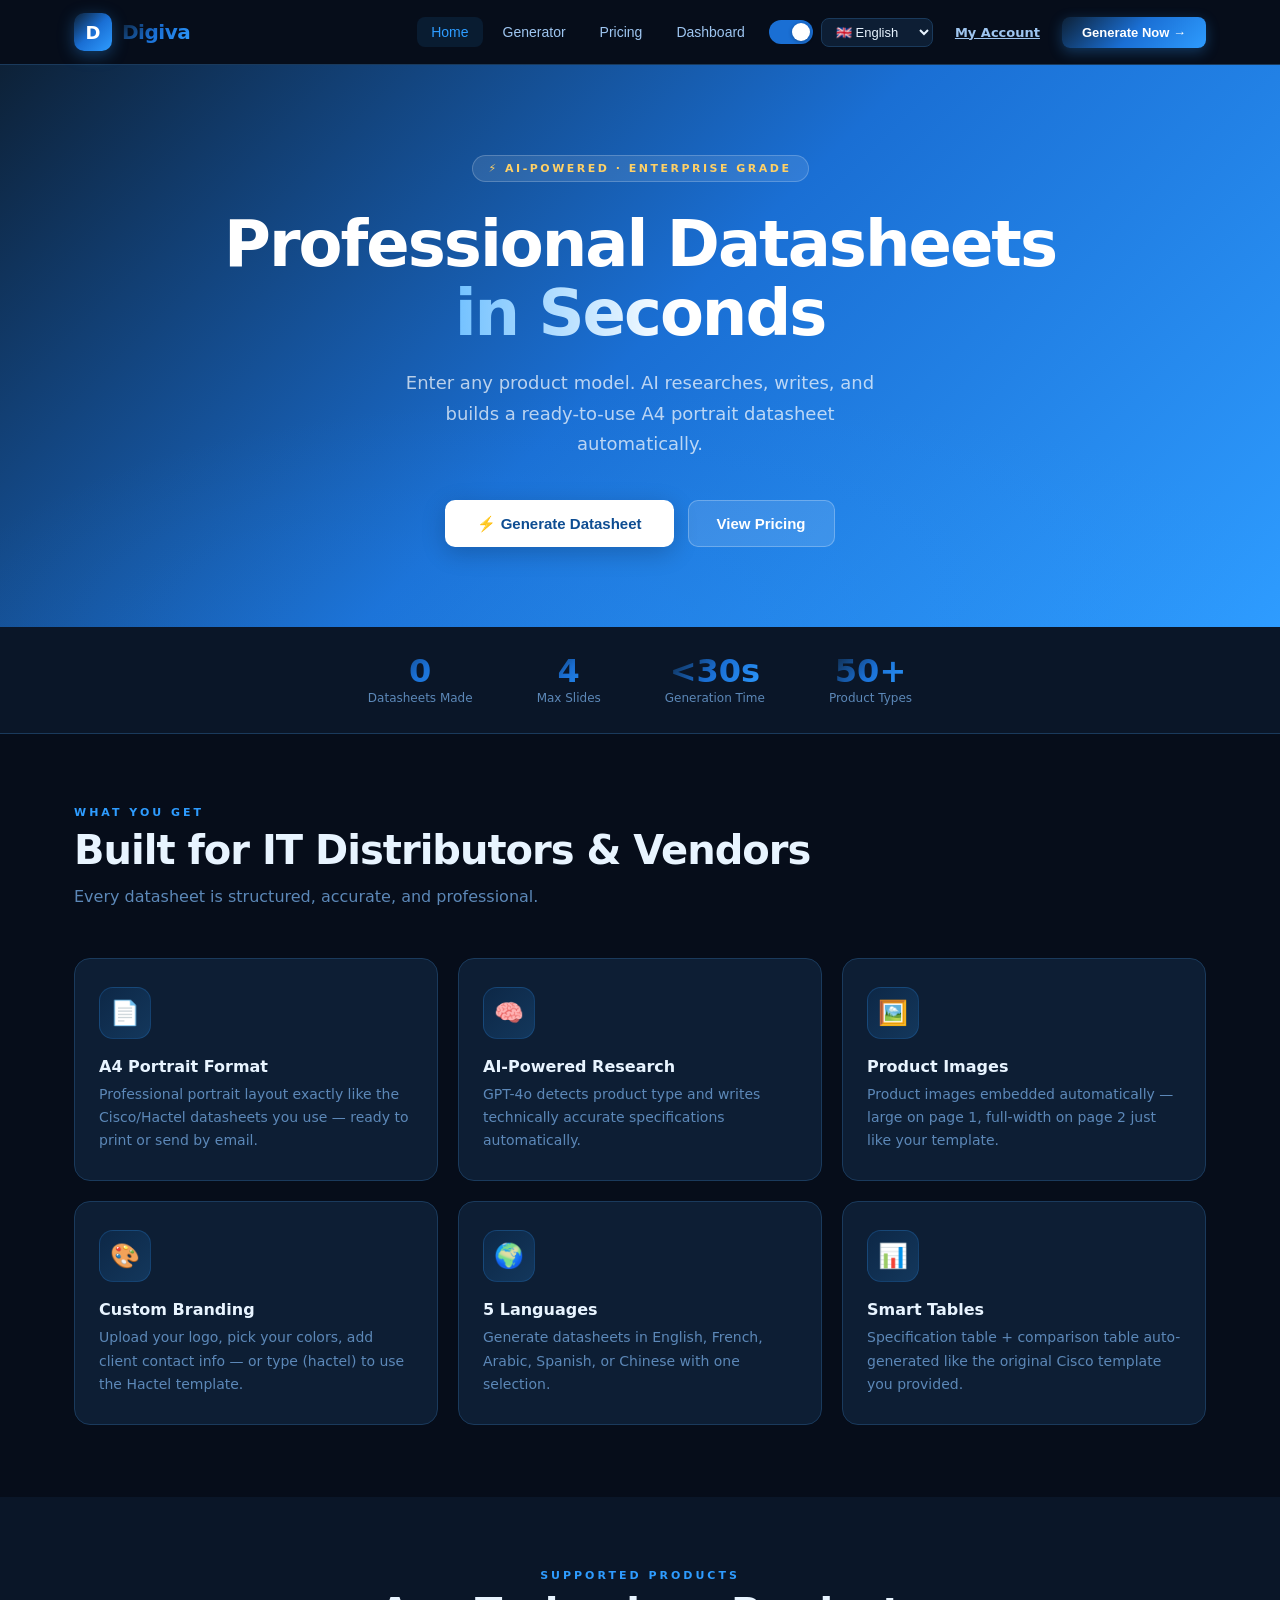
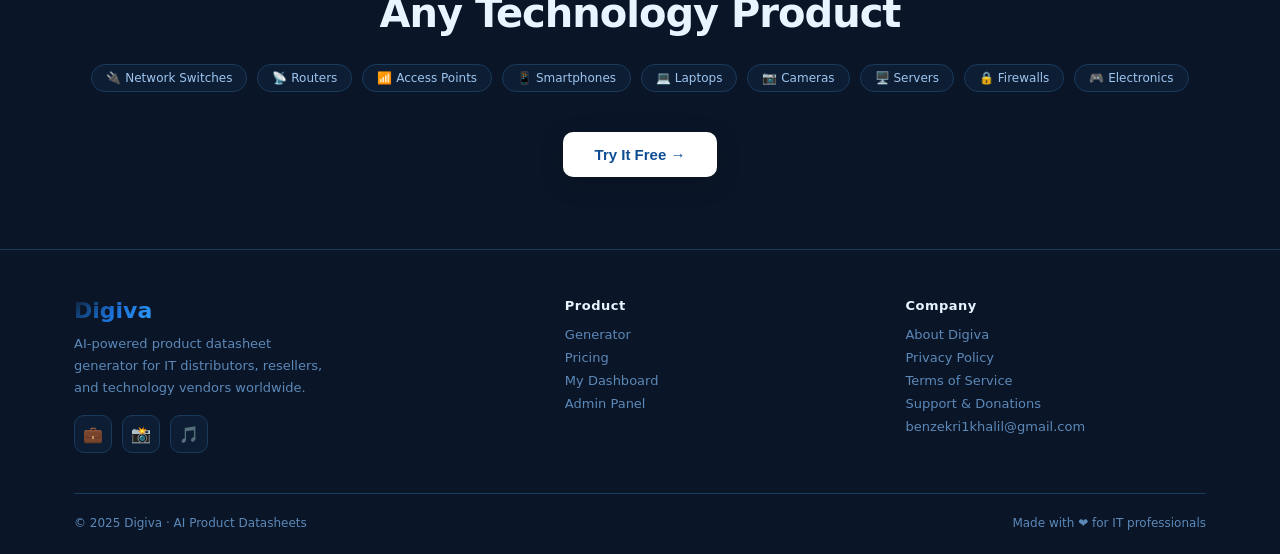
==== commit 3ebbf613: "Add files via upload" ====
--- a/index.html
+++ b/index.html
@@ -800,17 +800,17 @@
       </div>
       <div class="footer-col">
         <h4>Product</h4>
-        <a onclick="go('gen')">Generator</a>
-        <a onclick="go('price')">Pricing</a>
-        <a onclick="go('dash')">Dashboard</a>
-        <a href="#">API Access</a>
+        <a onclick="go('gen')" style="cursor:pointer">Generator</a>
+        <a onclick="go('price')" style="cursor:pointer">Pricing</a>
+        <a href="dashboard.html">My Dashboard</a>
+        <a href="admin.html">Admin Panel</a>
       </div>
       <div class="footer-col">
         <h4>Company</h4>
-        <a href="#">About Digiva</a>
-        <a href="#">Privacy Policy</a>
-        <a href="#">Terms of Service</a>
-        <a href="#">Support</a>
+        <a href="about.html">About Digiva</a>
+        <a href="privacy.html">Privacy Policy</a>
+        <a href="terms.html">Terms of Service</a>
+        <a href="support.html">Support & Donations</a>
         <a href="mailto:benzekri1khalil@gmail.com">benzekri1khalil@gmail.com</a>
       </div>
     </div>
@@ -827,8 +827,13 @@
 // Load API key from admin config or user's own saved key
 function getActiveApiKey(){
   try{
-    const cfg=JSON.parse(localStorage.getItem('dg_cfg')||'{}');
-    return cfg.apiKey||localStorage.getItem('dg_k')||'';
+    var userKey=localStorage.getItem('dg_k')||'';
+    if(userKey&&userKey.startsWith('sk-'))return userKey;
+    var cfg=JSON.parse(localStorage.getItem('dg_cfg')||'{}');
+    if(cfg.apiKey&&cfg.apiKey.startsWith('sk-'))return cfg.apiKey;
+    var inpEl=document.getElementById('apiInp');
+    if(inpEl&&inpEl.value&&inpEl.value.startsWith('sk-'))return inpEl.value.trim();
+    return '';
   }catch(e){return localStorage.getItem('dg_k')||'';}
 }
 const S={
@@ -921,12 +926,14 @@
 }
 
 /* ── API Key ── */
-function saveKey(fromDash=false){
-  const val=(fromDash?document.getElementById('dashKey'):document.getElementById('apiInp')).value.trim();
-  if(!val.startsWith('sk-')){toast('Key must start with sk-','err');return;}
+function saveKey(fromDash){
+  var val=(fromDash?document.getElementById('dashKey'):document.getElementById('apiInp'))?.value.trim()||'';
+  if(!val){toast('Please enter an API key','err');return;}
+  if(!val.startsWith('sk-')){toast('Key must start with sk-proj- or sk-','err');return;}
   S.apiKey=val;
-  document.getElementById('apiInp').value=val;
-  document.getElementById('dashKey').value=val;
+  var inp=document.getElementById('apiInp');if(inp)inp.value=val;
+  var dash=document.getElementById('dashKey');if(dash)dash.value=val;
+  localStorage.setItem('dg_k',val);
   save(); toast('API key saved ✓','ok');
 }
 
@@ -1842,17 +1849,19 @@
 
 // Override buy() to use admin-set payment links
 function buy(plan){
-  var links = S.planLinks||{};
-  var link = links[plan]||'';
-  if(link && link.startsWith('http')){
-    window.open(link,'_blank');
-    return;
-  }
-  // Demo mode if no link set
-  var packs={starter:10,pro:50,business:200};
-  S.credits+=packs[plan]||0;
-  updateCredUI(); save();
-  toast('Payment link not set yet — go to Admin → Payment Setup','err');
+  // Read payment links from admin config first
+  try{
+    var cfg=JSON.parse(localStorage.getItem('dg_cfg')||'{}');
+    var adminLinks=cfg.planLinks||{};
+    var link=adminLinks[plan]||'';
+    if(link&&link.startsWith('http')){window.open(link,'_blank');return;}
+  }catch(e){}
+  // Fallback to S.planLinks
+  var links=S.planLinks||{};
+  var link2=links[plan]||'';
+  if(link2&&link2.startsWith('http')){window.open(link2,'_blank');return;}
+  // No link set
+  toast('Payment link not configured yet. Contact benzekri1khalil@gmail.com','err');
 }
 
 // Close admin on overlay click
